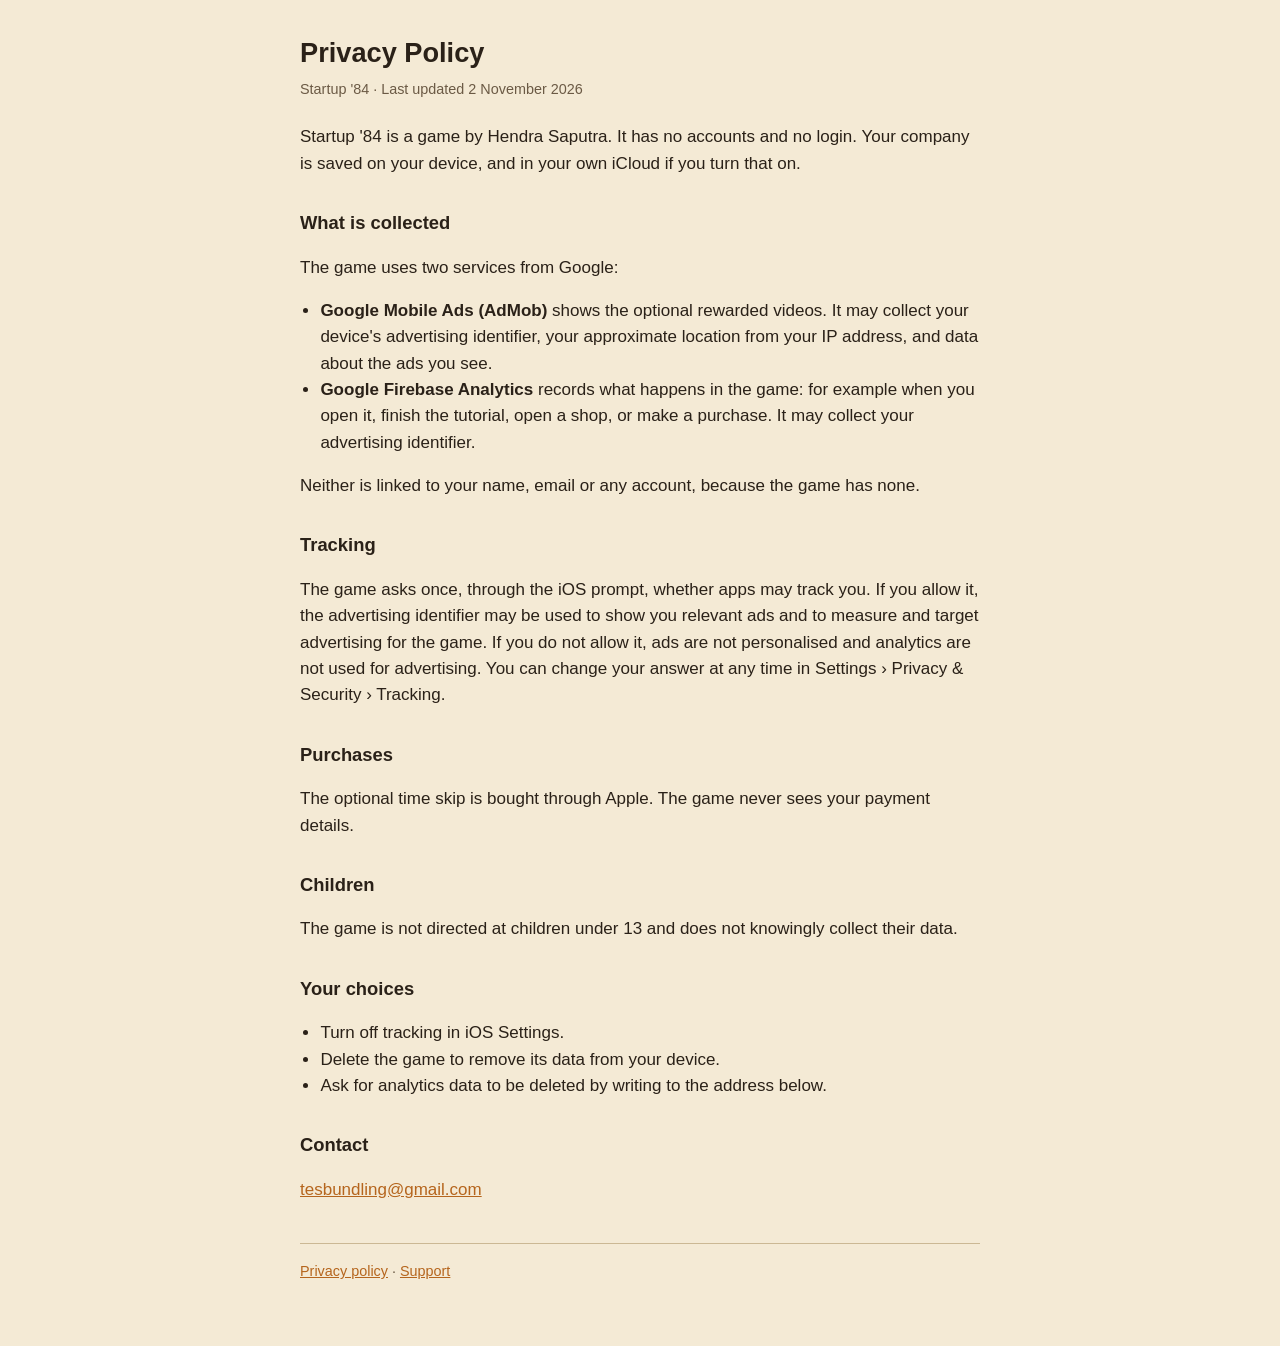
==== privacy/index.html @ 7e61719e "Startup '84: privacy policy and support pages" ====
<!doctype html>
<html lang="en"><head><meta charset="utf-8"><meta name="viewport" content="width=device-width, initial-scale=1">
<title>Privacy Policy — Startup '84</title><link rel="stylesheet" href="../style.css"></head>
<body><main>
<h1>Privacy Policy</h1>
<p class="meta">Startup '84 · Last updated 2 November 2026</p>
<p>Startup '84 is a game by Hendra Saputra. It has no accounts and no login. Your company is saved on your device, and in your own iCloud if you turn that on.</p>
<h2>What is collected</h2>
<p>The game uses two services from Google:</p>
<ul>
<li><strong>Google Mobile Ads (AdMob)</strong> shows the optional rewarded videos. It may collect your device's advertising identifier, your approximate location from your IP address, and data about the ads you see.</li>
<li><strong>Google Firebase Analytics</strong> records what happens in the game: for example when you open it, finish the tutorial, open a shop, or make a purchase. It may collect your advertising identifier.</li>
</ul>
<p>Neither is linked to your name, email or any account, because the game has none.</p>
<h2>Tracking</h2>
<p>The game asks once, through the iOS prompt, whether apps may track you. If you allow it, the advertising identifier may be used to show you relevant ads and to measure and target advertising for the game. If you do not allow it, ads are not personalised and analytics are not used for advertising. You can change your answer at any time in Settings › Privacy &amp; Security › Tracking.</p>
<h2>Purchases</h2>
<p>The optional time skip is bought through Apple. The game never sees your payment details.</p>
<h2>Children</h2>
<p>The game is not directed at children under 13 and does not knowingly collect their data.</p>
<h2>Your choices</h2>
<ul>
<li>Turn off tracking in iOS Settings.</li>
<li>Delete the game to remove its data from your device.</li>
<li>Ask for analytics data to be deleted by writing to the address below.</li>
</ul>
<h2>Contact</h2>
<p><a href="mailto:tesbundling@gmail.com">tesbundling@gmail.com</a></p>
<footer><a href="../privacy/">Privacy policy</a> · <a href="../support/">Support</a></footer>
</main></body></html>
---- style.css ----
:root { --bg: #f4ead5; --ink: #2a2118; --muted: #6b5a45; --rule: #cbb894; --accent: #b5651d; }
@media (prefers-color-scheme: dark) { :root { --bg: #1e1913; --ink: #efe4cf; --muted: #b8a68a; --rule: #4a3d2e; --accent: #e09a52; } }
body { background: var(--bg); color: var(--ink); font: 17px/1.55 -apple-system, BlinkMacSystemFont, "Segoe UI", sans-serif; margin: 0; }
main { max-width: 680px; margin: 0 auto; padding: 32px 16px 64px; }
h1 { font-size: 1.7rem; margin: 0 0 4px; } h2 { font-size: 1.15rem; margin: 32px 0 8px; }
.meta { color: var(--muted); font-size: .9rem; margin: 0 0 24px; }
a { color: var(--accent); } ul { padding-left: 1.2em; }
footer { border-top: 1px solid var(--rule); margin-top: 40px; padding-top: 16px; color: var(--muted); font-size: .9rem; }
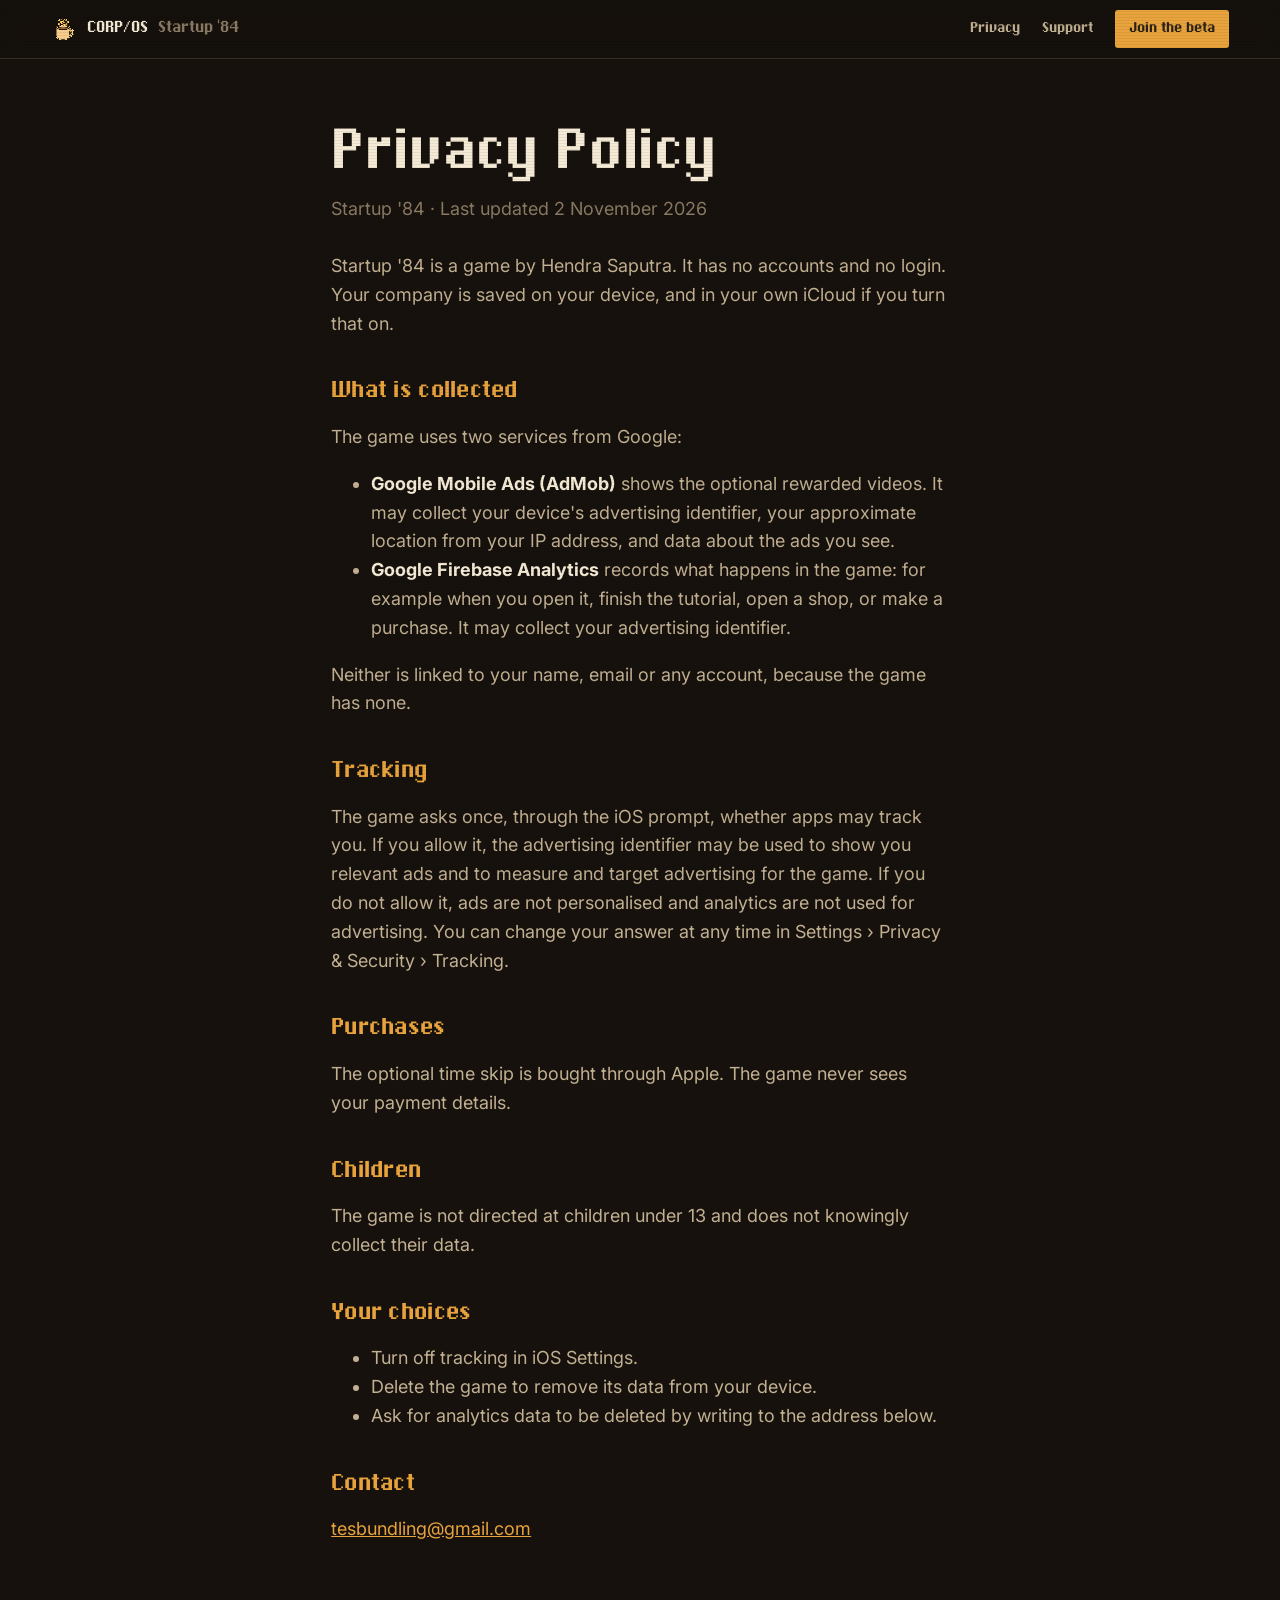
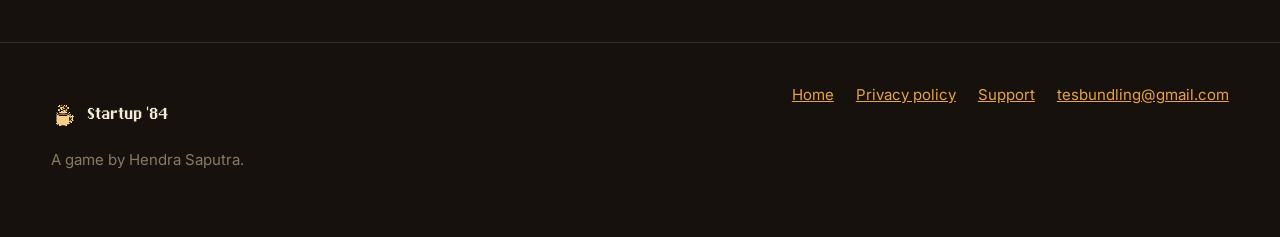
==== commit 78c15740: "Marketing site for startup84.hensap.id: a live isometric café on a three.js card, the cities as live" ====
--- a/privacy/index.html
+++ b/privacy/index.html
@@ -1,7 +1,16 @@
 <!doctype html>
 <html lang="en"><head><meta charset="utf-8"><meta name="viewport" content="width=device-width, initial-scale=1">
-<title>Privacy Policy — Startup '84</title><link rel="stylesheet" href="../style.css"></head>
-<body><main>
+<title>Privacy Policy — Startup '84</title>
+<meta name="theme-color" content="#16110c">
+<link rel="icon" href="../assets/art/icon_mug.png">
+<link href="https://fonts.googleapis.com/css2?family=Inter:wght@400;500;600;800&display=swap" rel="stylesheet">
+<link rel="stylesheet" href="../css/site.css"></head>
+<body>
+<header class="bar">
+  <a class="brand" href="../"><img src="../assets/art/icon_mug.png" alt=""> CORP/OS <span>Startup '84</span></a>
+  <nav><a href="../privacy/">Privacy</a><a href="../support/">Support</a><a class="pill" href="https://testflight.apple.com/join/jcys6CCG">Join the beta</a></nav>
+</header>
+<main class="doc">
 <h1>Privacy Policy</h1>
 <p class="meta">Startup '84 · Last updated 2 November 2026</p>
 <p>Startup '84 is a game by Hendra Saputra. It has no accounts and no login. Your company is saved on your device, and in your own iCloud if you turn that on.</p>
@@ -26,5 +35,9 @@
 </ul>
 <h2>Contact</h2>
 <p><a href="mailto:tesbundling@gmail.com">tesbundling@gmail.com</a></p>
-<footer><a href="../privacy/">Privacy policy</a> · <a href="../support/">Support</a></footer>
-</main></body></html>
+</main>
+<footer class="foot">
+  <div><p class="brand"><img src="../assets/art/icon_mug.png" alt=""> Startup '84</p><p>A game by Hendra Saputra.</p></div>
+  <nav><a href="../">Home</a><a href="../privacy/">Privacy policy</a><a href="../support/">Support</a><a href="mailto:tesbundling@gmail.com">tesbundling@gmail.com</a></nav>
+</footer>
+</body></html>
--- a/css/site.css
+++ b/css/site.css
@@ -0,0 +1,168 @@
+@font-face { font-family: Sysfont; src: url(../assets/fonts/sysfont.otf) format('opentype'); font-display: swap; }
+
+:root {
+  --bg: #16110c; --bg2: #1f1811; --panel: #2a2118; --ink: #f4ead5; --muted: #c2b092; --dim: #8a7a63;
+  --amber: #e8a33d; --rust: #b5651d; --green: #5fa04e; --paper: #e9d8b4; --paper-ink: #2a2118;
+  --pixel: Sysfont, ui-monospace, monospace;
+  --sans: Inter, -apple-system, BlinkMacSystemFont, "Segoe UI", sans-serif;
+  --gutter: clamp(16px, 4vw, 56px);
+}
+* { box-sizing: border-box; }
+html { scroll-behavior: smooth; }
+body { margin: 0; background: var(--bg); color: var(--ink); font: 400 18px/1.6 var(--sans); overflow-x: hidden; }
+/* A faint scanline and grain over everything, the screen the game runs on. */
+body::after { content: ""; position: fixed; inset: 0; pointer-events: none; z-index: 50; opacity: .06;
+  background: repeating-linear-gradient(0deg, #000 0 1px, transparent 1px 3px); }
+img { max-width: 100%; display: block; }
+a { color: var(--amber); }
+h1, h2, h3 { font-family: var(--pixel); font-weight: 400; letter-spacing: .01em; margin: 0; line-height: 1.02; }
+h2 { font-size: clamp(34px, 5vw, 64px); }
+h3 { font-size: 26px; }
+.kicker { font-family: var(--pixel); color: var(--amber); text-transform: uppercase; letter-spacing: .12em; font-size: 15px; margin: 0 0 14px; }
+
+/* The menu bar */
+.bar { position: fixed; top: 0; left: 0; right: 0; z-index: 40; display: flex; align-items: center; justify-content: space-between;
+  padding: 10px var(--gutter); background: rgba(22,17,12,.72); backdrop-filter: blur(10px); border-bottom: 1px solid #3a2e22; }
+.brand { display: flex; align-items: center; gap: 10px; font-family: var(--pixel); color: var(--ink); text-decoration: none; font-size: 18px; }
+.brand img { width: 26px; image-rendering: pixelated; }
+.brand span { color: var(--dim); }
+.bar nav { display: flex; gap: 22px; align-items: center; font-family: var(--pixel); font-size: 16px; }
+.bar nav a { color: var(--muted); text-decoration: none; }
+.bar nav a:hover { color: var(--ink); }
+.bar .pill { color: var(--paper-ink); background: var(--amber); padding: 6px 14px; border-radius: 3px; }
+.bar .pill:hover { color: var(--paper-ink); background: #f3b85a; }
+@media (max-width: 720px) { .bar nav a:not(.pill) { display: none; } .brand span { display: none; } }
+
+/* Buttons */
+.btn { display: inline-block; font-family: var(--pixel); font-size: 18px; text-decoration: none; color: var(--ink);
+  padding: 14px 22px; border: 2px solid #5a4632; border-radius: 4px; transition: transform .2s, background .2s, box-shadow .2s; }
+.btn:hover { transform: translateY(-2px); border-color: var(--amber); }
+.btn.primary { background: var(--amber); color: var(--paper-ink); border-color: var(--amber);
+  box-shadow: 0 6px 0 var(--rust), 0 14px 40px rgba(232,163,61,.25); }
+.btn.primary:hover { box-shadow: 0 8px 0 var(--rust), 0 18px 50px rgba(232,163,61,.35); }
+.btn.big { font-size: 22px; padding: 18px 30px; }
+
+/* Hero */
+.hero { min-height: 100svh; display: grid; grid-template-columns: minmax(0, 5fr) minmax(0, 7fr); align-items: center; gap: 24px;
+  padding: 90px var(--gutter) 40px;
+  background: radial-gradient(60% 70% at 70% 50%, rgba(232,163,61,.16), transparent 70%), radial-gradient(40% 40% at 10% 90%, rgba(181,101,29,.15), transparent 70%); }
+.hero h1 { font-size: clamp(52px, 7.6vw, 118px); margin: 0 0 22px; }
+.hero h1 em { font-style: normal; color: var(--amber); text-shadow: 0 0 28px rgba(232,163,61,.45); }
+.lede { font-size: clamp(18px, 1.5vw, 21px); color: var(--muted); max-width: 34em; margin: 0 0 30px; }
+.ctas { display: flex; gap: 14px; flex-wrap: wrap; }
+.fine { color: var(--dim); font-size: 15px; margin-top: 22px; }
+.stage { position: relative; height: min(78vh, 760px); min-height: 420px; }
+.stage canvas { width: 100%; height: 100%; display: block; opacity: 0; transition: opacity .8s; }
+.stage.ready canvas { opacity: 1; }
+.stage-fallback { position: absolute; inset: 0; display: grid; place-items: center; transition: opacity .6s; }
+.stage-fallback img { height: 100%; width: auto; object-fit: contain; border-radius: 28px; opacity: .9; }
+.stage.ready .stage-fallback { opacity: 0; pointer-events: none; }
+@media (max-width: 900px) {
+  .hero { grid-template-columns: 1fr; padding-top: 96px; }
+  .stage { height: 64vw; min-height: 300px; }
+}
+
+/* Headline ticker */
+.strip { overflow: hidden; border-block: 1px solid #3a2e22; background: var(--panel); padding: 12px 0; }
+.marquee { display: flex; gap: 48px; width: max-content; animation: slide 40s linear infinite; font-family: var(--pixel); color: var(--amber); font-size: 18px; }
+.marquee span::before { content: "▪ "; color: var(--rust); }
+@keyframes slide { to { transform: translateX(-50%); } }
+
+/* Sections */
+section { padding: clamp(80px, 12vw, 160px) var(--gutter); }
+.section-head { max-width: 760px; margin-bottom: 48px; }
+.section-head p:not(.kicker) { color: var(--muted); }
+
+/* A CORP/OS window */
+.pitch { display: grid; grid-template-columns: minmax(0, 1fr) minmax(0, 1fr); gap: clamp(32px, 6vw, 96px); align-items: center; }
+.pitch-copy p { color: var(--muted); font-size: 19px; }
+.pitch-copy h2 { margin-bottom: 22px; }
+.window { background: var(--paper); color: var(--paper-ink); border: 3px solid var(--paper-ink); box-shadow: 10px 10px 0 #0d0a07; transform: rotate(-1.5deg); }
+.titlebar { display: flex; align-items: center; gap: 10px; background: var(--paper-ink); color: var(--paper); font-family: var(--pixel); font-size: 15px; padding: 8px 12px; }
+.titlebar img { width: 20px; image-rendering: pixelated; }
+.titlebar i { margin-left: auto; width: 54px; height: 14px; background: repeating-linear-gradient(90deg, var(--paper) 0 14px, transparent 14px 20px); }
+.window-body { padding: 22px 24px 26px; font-family: var(--pixel); }
+.label { margin: 0; font-size: 16px; }
+.cash { margin: 4px 0 18px; font-size: clamp(30px, 4vw, 52px); color: #2f7a2a; font-variant-numeric: tabular-nums; }
+.stats { display: grid; grid-template-columns: repeat(3, 1fr); gap: 10px; font-size: 20px; }
+.stats span { display: block; font-size: 13px; opacity: .7; }
+@media (max-width: 900px) { .pitch { grid-template-columns: 1fr; } }
+
+/* Cities: a tall section whose row of rooms slides sideways while it is pinned */
+.cities { height: 360vh; padding: 0; position: relative; background: linear-gradient(var(--bg), var(--bg2) 20%, var(--bg2) 80%, var(--bg)); }
+.cities-sticky { position: sticky; top: 0; height: 100svh; display: flex; flex-direction: column; justify-content: center; padding: 70px 0 30px; overflow: hidden; }
+.cities .section-head { padding: 0 var(--gutter); margin-bottom: 28px; }
+.progress { height: 3px; background: #3a2e22; margin-top: 20px; max-width: 320px; }
+.progress i { display: block; height: 100%; background: var(--amber); transform-origin: left; transform: scaleX(0); }
+.track-wrap { overflow: visible; padding: 0 var(--gutter); }
+.track { display: flex; gap: 28px; width: max-content; will-change: transform; }
+.city { width: min(72vw, 620px, calc((100svh - 340px) * 4 / 3)); flex: none; background: var(--panel); border: 1px solid #3a2e22; border-radius: 6px; overflow: hidden;
+  transition: transform .4s, border-color .4s; }
+.city:hover { transform: translateY(-6px); border-color: var(--amber); }
+.city-view canvas { width: 100%; height: auto; image-rendering: pixelated; display: block; aspect-ratio: 4 / 3; }
+.city-text { padding: 18px 22px 22px; }
+.city-text h3 { font-size: 30px; margin: 6px 0 6px; }
+.city-text p { margin: 0; color: var(--muted); font-size: 16px; }
+.tag { font-family: var(--pixel); font-size: 13px; color: var(--paper-ink); background: var(--amber); padding: 3px 8px; border-radius: 2px; }
+
+/* Kinds */
+.kind-grid { display: grid; grid-template-columns: repeat(4, minmax(0, 1fr)); gap: 22px; }
+.kind { background: var(--panel); border: 1px solid #3a2e22; border-radius: 6px; padding: 22px; transition: transform .3s, border-color .3s; }
+.kind:hover { transform: translateY(-6px) rotate(-.6deg); border-color: var(--amber); }
+.kind img { height: 150px; width: 100%; object-fit: contain; margin-bottom: 16px; filter: drop-shadow(0 12px 18px rgba(0,0,0,.5)); }
+.kind p { color: var(--muted); font-size: 16px; margin: 10px 0 0; }
+@media (max-width: 1000px) { .kind-grid { grid-template-columns: repeat(2, minmax(0, 1fr)); } }
+@media (max-width: 560px) { .kind-grid { grid-template-columns: 1fr; } }
+
+/* A day */
+.steps { list-style: none; margin: 0; padding: 0; display: grid; grid-template-columns: repeat(4, minmax(0, 1fr)); gap: 22px; counter-reset: step; }
+.steps li { position: relative; padding: 26px 22px; border-top: 3px solid var(--amber); background: linear-gradient(var(--panel), transparent); }
+.steps li::before { counter-increment: step; content: "0" counter(step); position: absolute; top: 18px; right: 20px; font-family: var(--pixel); color: var(--dim); font-size: 22px; }
+.steps img { width: 56px; image-rendering: pixelated; margin-bottom: 14px; }
+.steps p { color: var(--muted); font-size: 16px; margin: 10px 0 0; }
+@media (max-width: 1000px) { .steps { grid-template-columns: repeat(2, minmax(0, 1fr)); } }
+@media (max-width: 560px) { .steps { grid-template-columns: 1fr; } }
+
+/* Phones */
+.phones { display: grid; grid-template-columns: repeat(4, minmax(0, 1fr)); gap: clamp(14px, 2vw, 28px); align-items: start; }
+.phone { margin: 0; padding: 10px; background: #0b0806; border-radius: 34px; box-shadow: 0 0 0 2px #3a2e22, 0 30px 60px rgba(0,0,0,.5); }
+.phone img { border-radius: 26px; }
+.phone:nth-child(even) { margin-top: 60px; }
+@media (max-width: 800px) { .phones { grid-template-columns: repeat(2, minmax(0, 1fr)); } .phone:nth-child(even) { margin-top: 30px; } }
+
+/* Final call */
+.final { text-align: center; background: radial-gradient(50% 60% at 50% 60%, rgba(232,163,61,.18), transparent 70%); }
+.final h2 { font-size: clamp(42px, 7vw, 96px); margin-bottom: 18px; }
+.final p { color: var(--muted); margin: 0 auto 34px; max-width: 34em; }
+
+/* Footer */
+.foot { display: grid; grid-template-columns: 1fr auto; gap: 18px 40px; padding: 40px var(--gutter) 50px; border-top: 1px solid #3a2e22; color: var(--dim); font-size: 15px; }
+.foot nav { display: flex; gap: 22px; flex-wrap: wrap; align-items: start; }
+.foot .credit { grid-column: 1 / -1; margin: 0; }
+@media (max-width: 720px) { .foot { grid-template-columns: 1fr; } }
+
+/* Things rising into view */
+.reveal { opacity: 0; transform: translateY(26px); transition: opacity .8s cubic-bezier(.2,.7,.2,1), transform .8s cubic-bezier(.2,.7,.2,1); }
+.reveal.in { opacity: 1; transform: none; }
+.hero .reveal:nth-child(2) { transition-delay: .08s; } .hero .reveal:nth-child(3) { transition-delay: .16s; }
+.hero .reveal:nth-child(4) { transition-delay: .24s; } .hero .reveal:nth-child(5) { transition-delay: .32s; }
+.steps .reveal:nth-child(2), .kind-grid .reveal:nth-child(2), .phones .reveal:nth-child(2) { transition-delay: .1s; }
+.steps .reveal:nth-child(3), .kind-grid .reveal:nth-child(3), .phones .reveal:nth-child(3) { transition-delay: .2s; }
+.steps .reveal:nth-child(4), .kind-grid .reveal:nth-child(4), .phones .reveal:nth-child(4) { transition-delay: .3s; }
+
+@media (prefers-reduced-motion: reduce) {
+  * { animation: none !important; transition: none !important; scroll-behavior: auto !important; }
+  .reveal { opacity: 1; transform: none; }
+  .cities { height: auto; }
+  .cities-sticky { position: static; height: auto; }
+  .track-wrap { overflow-x: auto; }
+  .track { transform: none !important; }
+}
+
+/* Plain pages: privacy, support */
+.doc { max-width: 720px; margin: 0 auto; padding: 120px var(--gutter) 80px; }
+.doc h1 { font-size: clamp(40px, 6vw, 64px); margin-bottom: 10px; }
+.doc h2 { font-size: 26px; margin: 40px 0 10px; color: var(--amber); }
+.doc .meta { color: var(--dim); margin: 0 0 28px; }
+.doc p, .doc li { color: var(--muted); }
+.doc strong { color: var(--ink); }
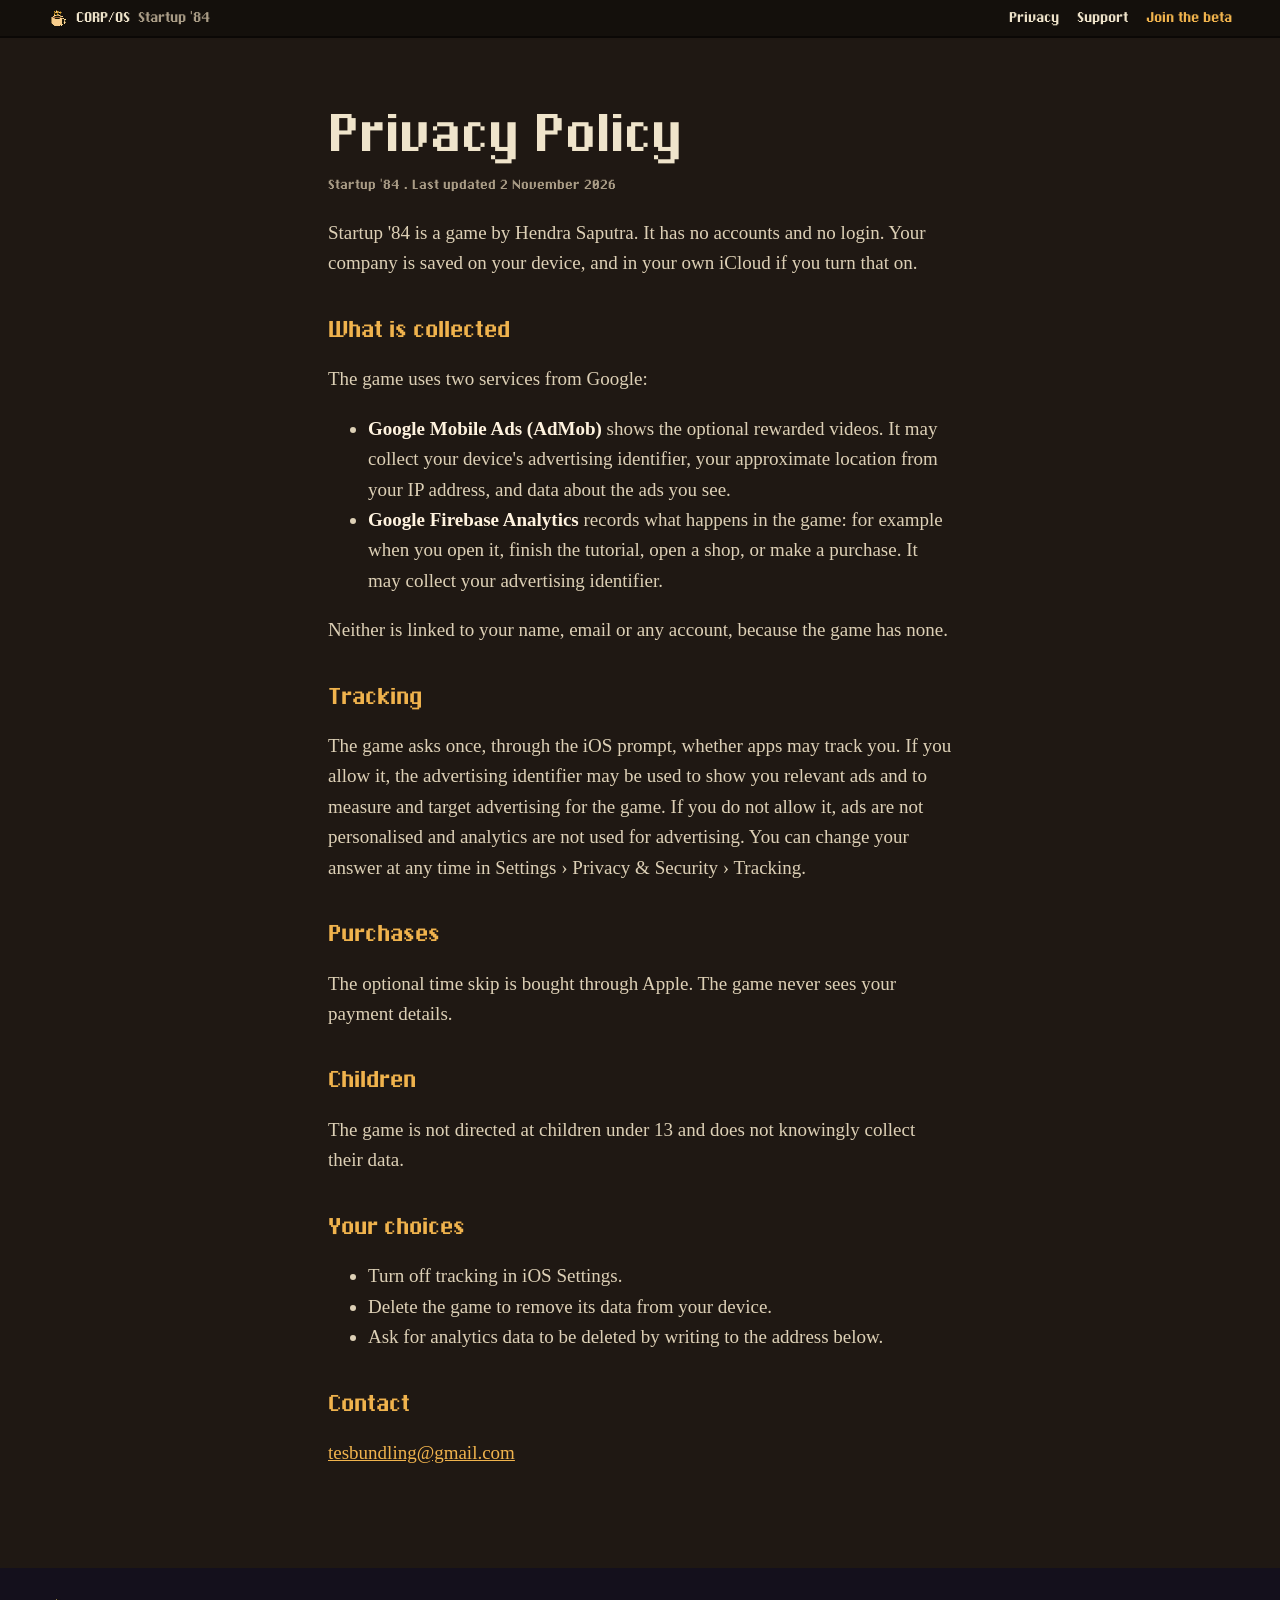
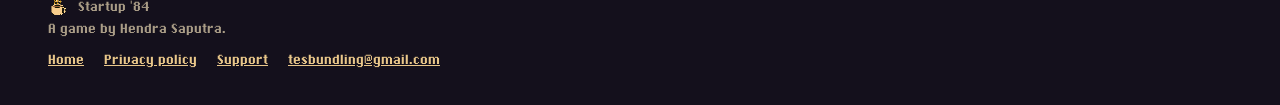
==== commit d388c6a0: "Redesign: the page is one business day. A three.js pixel sky runs from dawn to night as you scroll, " ====
--- a/privacy/index.html
+++ b/privacy/index.html
@@ -5,7 +5,7 @@
 <link rel="icon" href="../assets/art/icon_mug.png">
 <link href="https://fonts.googleapis.com/css2?family=Inter:wght@400;500;600;800&display=swap" rel="stylesheet">
 <link rel="stylesheet" href="../css/site.css"></head>
-<body>
+<body class="plain">
 <header class="bar">
   <a class="brand" href="../"><img src="../assets/art/icon_mug.png" alt=""> CORP/OS <span>Startup '84</span></a>
   <nav><a href="../privacy/">Privacy</a><a href="../support/">Support</a><a class="pill" href="https://testflight.apple.com/join/jcys6CCG">Join the beta</a></nav>
--- a/css/site.css
+++ b/css/site.css
@@ -1,168 +1,161 @@
 @font-face { font-family: Sysfont; src: url(../assets/fonts/sysfont.otf) format('opentype'); font-display: swap; }
 
 :root {
-  --bg: #16110c; --bg2: #1f1811; --panel: #2a2118; --ink: #f4ead5; --muted: #c2b092; --dim: #8a7a63;
-  --amber: #e8a33d; --rust: #b5651d; --green: #5fa04e; --paper: #e9d8b4; --paper-ink: #2a2118;
   --pixel: Sysfont, ui-monospace, monospace;
-  --sans: Inter, -apple-system, BlinkMacSystemFont, "Segoe UI", sans-serif;
-  --gutter: clamp(16px, 4vw, 56px);
+  --serif: "Libre Caslon Text", Georgia, serif;
+  --news: "Playfair Display", Georgia, serif;
+  --ink: #2b1d14;          /* by day: dark brown on the sky */
+  --ink-soft: #4a3526;
+  --glow: rgba(255, 238, 205, .55);
+  --paper: #efe4cb; --paper-ink: #1f1813;
+  --ribbon: #c8382e; --ribbon-dark: #8d2018;
+  --gutter: clamp(16px, 4vw, 48px);
 }
+body.night { --ink: #f6ead2; --ink-soft: #d8c7a6; --glow: rgba(10, 10, 30, .6); }
 * { box-sizing: border-box; }
 html { scroll-behavior: smooth; }
-body { margin: 0; background: var(--bg); color: var(--ink); font: 400 18px/1.6 var(--sans); overflow-x: hidden; }
-/* A faint scanline and grain over everything, the screen the game runs on. */
-body::after { content: ""; position: fixed; inset: 0; pointer-events: none; z-index: 50; opacity: .06;
-  background: repeating-linear-gradient(0deg, #000 0 1px, transparent 1px 3px); }
+body { margin: 0; color: var(--ink); background: #2b2340; font: 400 19px/1.6 var(--serif); overflow-x: hidden; transition: color .6s; }
+body.no-sky { background: linear-gradient(#8fa3c8, #f3c99a 60%, #6b4a32); }
 img { max-width: 100%; display: block; }
-a { color: var(--amber); }
-h1, h2, h3 { font-family: var(--pixel); font-weight: 400; letter-spacing: .01em; margin: 0; line-height: 1.02; }
-h2 { font-size: clamp(34px, 5vw, 64px); }
-h3 { font-size: 26px; }
-.kicker { font-family: var(--pixel); color: var(--amber); text-transform: uppercase; letter-spacing: .12em; font-size: 15px; margin: 0 0 14px; }
+a { color: inherit; }
 
-/* The menu bar */
-.bar { position: fixed; top: 0; left: 0; right: 0; z-index: 40; display: flex; align-items: center; justify-content: space-between;
-  padding: 10px var(--gutter); background: rgba(22,17,12,.72); backdrop-filter: blur(10px); border-bottom: 1px solid #3a2e22; }
-.brand { display: flex; align-items: center; gap: 10px; font-family: var(--pixel); color: var(--ink); text-decoration: none; font-size: 18px; }
-.brand img { width: 26px; image-rendering: pixelated; }
-.brand span { color: var(--dim); }
-.bar nav { display: flex; gap: 22px; align-items: center; font-family: var(--pixel); font-size: 16px; }
-.bar nav a { color: var(--muted); text-decoration: none; }
-.bar nav a:hover { color: var(--ink); }
-.bar .pill { color: var(--paper-ink); background: var(--amber); padding: 6px 14px; border-radius: 3px; }
-.bar .pill:hover { color: var(--paper-ink); background: #f3b85a; }
-@media (max-width: 720px) { .bar nav a:not(.pill) { display: none; } .brand span { display: none; } }
+#sky { position: fixed; inset: 0; width: 100vw; height: 100vh; image-rendering: pixelated; z-index: -1; display: block; }
 
-/* Buttons */
-.btn { display: inline-block; font-family: var(--pixel); font-size: 18px; text-decoration: none; color: var(--ink);
-  padding: 14px 22px; border: 2px solid #5a4632; border-radius: 4px; transition: transform .2s, background .2s, box-shadow .2s; }
-.btn:hover { transform: translateY(-2px); border-color: var(--amber); }
-.btn.primary { background: var(--amber); color: var(--paper-ink); border-color: var(--amber);
-  box-shadow: 0 6px 0 var(--rust), 0 14px 40px rgba(232,163,61,.25); }
-.btn.primary:hover { box-shadow: 0 8px 0 var(--rust), 0 18px 50px rgba(232,163,61,.35); }
-.btn.big { font-size: 22px; padding: 18px 30px; }
+/* The CORP/OS menu bar, as in the game */
+.menubar { position: fixed; top: 0; left: 0; right: 0; z-index: 10; display: flex; align-items: center; gap: 24px;
+  height: 36px; padding: 0 var(--gutter); background: #1f1813; color: #efe4cb; font: 16px/1 var(--pixel);
+  box-shadow: 0 2px 0 #0b0806; }
+.menubar a { text-decoration: none; }
+.menu-brand { display: flex; align-items: center; gap: 8px; }
+.menu-brand img { width: 20px; image-rendering: pixelated; }
+.menubar nav { display: flex; gap: 20px; color: #cdbb98; }
+.menubar nav a:hover { color: #fff; }
+.menu-right { margin-left: auto; display: flex; gap: 20px; align-items: center; }
+.menu-right a { color: #f0b34d; }
+#clock { min-width: 5ch; text-align: right; font-variant-numeric: tabular-nums; }
+@media (max-width: 640px) { .menubar nav { display: none; } }
 
-/* Hero */
-.hero { min-height: 100svh; display: grid; grid-template-columns: minmax(0, 5fr) minmax(0, 7fr); align-items: center; gap: 24px;
-  padding: 90px var(--gutter) 40px;
-  background: radial-gradient(60% 70% at 70% 50%, rgba(232,163,61,.16), transparent 70%), radial-gradient(40% 40% at 10% 90%, rgba(181,101,29,.15), transparent 70%); }
-.hero h1 { font-size: clamp(52px, 7.6vw, 118px); margin: 0 0 22px; }
-.hero h1 em { font-style: normal; color: var(--amber); text-shadow: 0 0 28px rgba(232,163,61,.45); }
-.lede { font-size: clamp(18px, 1.5vw, 21px); color: var(--muted); max-width: 34em; margin: 0 0 30px; }
-.ctas { display: flex; gap: 14px; flex-wrap: wrap; }
-.fine { color: var(--dim); font-size: 15px; margin-top: 22px; }
-.stage { position: relative; height: min(78vh, 760px); min-height: 420px; }
-.stage canvas { width: 100%; height: 100%; display: block; opacity: 0; transition: opacity .8s; }
-.stage.ready canvas { opacity: 1; }
-.stage-fallback { position: absolute; inset: 0; display: grid; place-items: center; transition: opacity .6s; }
-.stage-fallback img { height: 100%; width: auto; object-fit: contain; border-radius: 28px; opacity: .9; }
-.stage.ready .stage-fallback { opacity: 0; pointer-events: none; }
-@media (max-width: 900px) {
-  .hero { grid-template-columns: 1fr; padding-top: 96px; }
-  .stage { height: 64vw; min-height: 300px; }
-}
+/* Shared */
+section { position: relative; padding: 0 var(--gutter); }
+.say { font: italic 400 clamp(26px, 3.4vw, 44px)/1.25 var(--serif); margin: 0 auto; max-width: 22em; text-align: center;
+  text-shadow: 0 1px 0 var(--glow), 0 0 22px var(--glow); }
+.hour { font: clamp(40px, 6vw, 72px)/1 var(--pixel); text-align: center; margin: 0 0 18px; letter-spacing: .04em;
+  color: var(--ink); text-shadow: 3px 3px 0 var(--glow); }
+.small { font: 15px/1.4 var(--pixel); text-align: center; color: var(--ink-soft); margin: 18px 0 0; letter-spacing: .03em; }
 
-/* Headline ticker */
-.strip { overflow: hidden; border-block: 1px solid #3a2e22; background: var(--panel); padding: 12px 0; }
-.marquee { display: flex; gap: 48px; width: max-content; animation: slide 40s linear infinite; font-family: var(--pixel); color: var(--amber); font-size: 18px; }
-.marquee span::before { content: "▪ "; color: var(--rust); }
-@keyframes slide { to { transform: translateX(-50%); } }
+/* A ribbon, cut for a grand opening */
+.ribbon { position: relative; display: inline-block; margin: 34px auto 0; padding: 16px 54px; text-decoration: none;
+  font: 22px/1 var(--pixel); color: #fff3df; background: var(--ribbon); letter-spacing: .04em;
+  clip-path: polygon(0 0, 100% 0, calc(100% - 18px) 50%, 100% 100%, 0 100%, 18px 50%);
+  box-shadow: inset 0 -6px 0 var(--ribbon-dark), inset 0 4px 0 #e2574b; transition: transform .25s steps(3); }
+.ribbon span { position: relative; top: -2px; }
+.ribbon:hover { transform: translateY(-3px) rotate(-1deg); }
+.open .ribbon, .night-end .ribbon { display: table; }
 
-/* Sections */
-section { padding: clamp(80px, 12vw, 160px) var(--gutter); }
-.section-head { max-width: 760px; margin-bottom: 48px; }
-.section-head p:not(.kicker) { color: var(--muted); }
+/* 06:00 */
+.open { min-height: 100svh; display: flex; flex-direction: column; align-items: center; justify-content: flex-start;
+  padding-top: max(11vh, 64px); text-align: center; }
+.open h1 { margin: 0 0 26px; }
+.logo { width: min(86vw, 736px); height: auto; image-rendering: pixelated; filter: drop-shadow(0 6px 0 rgba(43, 29, 20, .25));
+  animation: settle 1.2s steps(6) both; }
+@keyframes settle { from { transform: translateY(-24px); opacity: 0; } to { transform: none; opacity: 1; } }
+.cue { margin-top: auto; padding-bottom: 28px; font: 15px var(--pixel); color: var(--ink-soft); animation: blink 1.2s steps(2) infinite; }
+@keyframes blink { 50% { opacity: .2; } }
 
-/* A CORP/OS window */
-.pitch { display: grid; grid-template-columns: minmax(0, 1fr) minmax(0, 1fr); gap: clamp(32px, 6vw, 96px); align-items: center; }
-.pitch-copy p { color: var(--muted); font-size: 19px; }
-.pitch-copy h2 { margin-bottom: 22px; }
-.window { background: var(--paper); color: var(--paper-ink); border: 3px solid var(--paper-ink); box-shadow: 10px 10px 0 #0d0a07; transform: rotate(-1.5deg); }
-.titlebar { display: flex; align-items: center; gap: 10px; background: var(--paper-ink); color: var(--paper); font-family: var(--pixel); font-size: 15px; padding: 8px 12px; }
-.titlebar img { width: 20px; image-rendering: pixelated; }
-.titlebar i { margin-left: auto; width: 54px; height: 14px; background: repeating-linear-gradient(90deg, var(--paper) 0 14px, transparent 14px 20px); }
-.window-body { padding: 22px 24px 26px; font-family: var(--pixel); }
-.label { margin: 0; font-size: 16px; }
-.cash { margin: 4px 0 18px; font-size: clamp(30px, 4vw, 52px); color: #2f7a2a; font-variant-numeric: tabular-nums; }
-.stats { display: grid; grid-template-columns: repeat(3, 1fr); gap: 10px; font-size: 20px; }
-.stats span { display: block; font-size: 13px; opacity: .7; }
-@media (max-width: 900px) { .pitch { grid-template-columns: 1fr; } }
+/* 09:00 — the café */
+.morning { padding-top: 22vh; padding-bottom: 12vh; }
+.cafe { position: relative; margin: 48px auto 0; width: min(100%, 1280px); }
+.cafe canvas { width: 100%; height: auto; image-rendering: pixelated; display: block;
+  filter: drop-shadow(0 26px 22px rgba(31, 24, 19, .45)); }
+.tag { position: absolute; transform: translate(-50%, -100%); font: 15px/1.15 var(--pixel); color: #1f1813; white-space: nowrap;
+  background: #efe4cb; border: 2px solid #1f1813; padding: 5px 8px 6px; box-shadow: 3px 3px 0 #1f1813; }
+.tag::after { content: ""; position: absolute; left: 50%; top: 100%; width: 2px; height: 22px; background: #1f1813; }
+.tag i { display: block; font-style: normal; font-size: 12px; color: #6b5440; margin-top: 2px; }
+.tag { margin-top: -22px; }
+@media (max-width: 760px) { .tag i { display: none; } .tag { font-size: 11px; padding: 3px 5px; } }
+/* The game's dialog box */
+.dialog { max-width: 620px; margin: 40px auto 0; background: #efe4cb; color: #1f1813; border: 3px solid #1f1813;
+  box-shadow: 6px 6px 0 #1f1813; }
+.dialog-title { display: flex; align-items: center; gap: 8px; margin: 0; padding: 6px 12px; background: #1f1813; color: #efe4cb; font: 15px var(--pixel); letter-spacing: .06em; }
+.dialog-title img { width: 22px; image-rendering: pixelated; }
+.dialog p:not(.dialog-title) { margin: 0; padding: 16px 20px 18px; font-size: 18px; line-height: 1.55; }
 
-/* Cities: a tall section whose row of rooms slides sideways while it is pinned */
-.cities { height: 360vh; padding: 0; position: relative; background: linear-gradient(var(--bg), var(--bg2) 20%, var(--bg2) 80%, var(--bg)); }
-.cities-sticky { position: sticky; top: 0; height: 100svh; display: flex; flex-direction: column; justify-content: center; padding: 70px 0 30px; overflow: hidden; }
-.cities .section-head { padding: 0 var(--gutter); margin-bottom: 28px; }
-.progress { height: 3px; background: #3a2e22; margin-top: 20px; max-width: 320px; }
-.progress i { display: block; height: 100%; background: var(--amber); transform-origin: left; transform: scaleX(0); }
-.track-wrap { overflow: visible; padding: 0 var(--gutter); }
-.track { display: flex; gap: 28px; width: max-content; will-change: transform; }
-.city { width: min(72vw, 620px, calc((100svh - 340px) * 4 / 3)); flex: none; background: var(--panel); border: 1px solid #3a2e22; border-radius: 6px; overflow: hidden;
-  transition: transform .4s, border-color .4s; }
-.city:hover { transform: translateY(-6px); border-color: var(--amber); }
-.city-view canvas { width: 100%; height: auto; image-rendering: pixelated; display: block; aspect-ratio: 4 / 3; }
-.city-text { padding: 18px 22px 22px; }
-.city-text h3 { font-size: 30px; margin: 6px 0 6px; }
-.city-text p { margin: 0; color: var(--muted); font-size: 16px; }
-.tag { font-family: var(--pixel); font-size: 13px; color: var(--paper-ink); background: var(--amber); padding: 3px 8px; border-radius: 2px; }
+/* 13:00 — postcards */
+.noon { padding-top: 18vh; padding-bottom: 16vh; }
+.postcards { display: flex; flex-wrap: wrap; justify-content: center; gap: 26px 20px; margin: 56px auto 0; max-width: 1260px; }
+.card { width: min(280px, 44vw); margin: 0; background: #f7eedb; padding: 10px 10px 14px; transform: rotate(var(--r));
+  box-shadow: 0 2px 0 #cbb994, 0 16px 30px rgba(31, 24, 19, .35); transition: transform .35s; }
+.card:hover { transform: rotate(0) translateY(-8px) scale(1.04); z-index: 2; }
+.card img { aspect-ratio: 3 / 2; object-fit: cover; image-rendering: auto; }
+.card figcaption { font: 20px/1.1 var(--pixel); color: #2b1d14; margin-top: 10px; display: flex; justify-content: space-between; align-items: baseline; gap: 8px; }
+.card figcaption b { font: italic 400 13px var(--serif); color: #6b5440; text-align: right; }
 
-/* Kinds */
-.kind-grid { display: grid; grid-template-columns: repeat(4, minmax(0, 1fr)); gap: 22px; }
-.kind { background: var(--panel); border: 1px solid #3a2e22; border-radius: 6px; padding: 22px; transition: transform .3s, border-color .3s; }
-.kind:hover { transform: translateY(-6px) rotate(-.6deg); border-color: var(--amber); }
-.kind img { height: 150px; width: 100%; object-fit: contain; margin-bottom: 16px; filter: drop-shadow(0 12px 18px rgba(0,0,0,.5)); }
-.kind p { color: var(--muted); font-size: 16px; margin: 10px 0 0; }
-@media (max-width: 1000px) { .kind-grid { grid-template-columns: repeat(2, minmax(0, 1fr)); } }
-@media (max-width: 560px) { .kind-grid { grid-template-columns: 1fr; } }
+/* 18:00 — the newspaper */
+.evening { padding-top: 18vh; padding-bottom: 16vh; }
+.paper { max-width: 1040px; margin: 56px auto 0; background: var(--paper); color: var(--paper-ink); padding: clamp(18px, 4vw, 44px);
+  transform: rotate(-1deg); box-shadow: 0 30px 60px rgba(0, 0, 0, .45);
+  background-image: radial-gradient(rgba(60, 40, 20, .06) 1px, transparent 1px); background-size: 3px 3px; }
+.masthead { text-align: center; border-bottom: 4px double var(--paper-ink); padding-bottom: 10px; margin-bottom: 22px; }
+.masthead h3 { font: 900 clamp(46px, 8vw, 104px)/.95 var(--news); margin: 6px 0 10px; letter-spacing: -.01em; }
+.edition { display: flex; justify-content: space-between; gap: 12px; flex-wrap: wrap; margin: 0; font: 13px var(--pixel); letter-spacing: .06em; text-transform: uppercase; }
+.edition.rule { border-top: 1px solid var(--paper-ink); padding-top: 8px; }
+.lead h4 { font: 800 clamp(30px, 4.6vw, 54px)/1.02 var(--news); margin: 0 0 10px; text-align: center; }
+.lead-grid { display: grid; grid-template-columns: 1.35fr 1fr; gap: 24px; align-items: start; margin-bottom: 20px; border-bottom: 1px solid rgba(31,24,19,.35); padding-bottom: 18px; }
+.dek { font: italic 400 21px/1.35 var(--serif); margin: 0 0 12px; }
+.story { margin: 0; font-size: 16px; line-height: 1.55; text-align: justify; hyphens: auto; }
+.story::first-letter { float: left; font: 900 52px/.8 var(--news); padding: 6px 6px 0 0; }
+@media (max-width: 720px) { .lead-grid { grid-template-columns: 1fr; } }
+.photo { margin: 0; }
+.photo img { width: 100%; filter: grayscale(1) contrast(1.25) brightness(1.05); mix-blend-mode: multiply; }
+.photo { position: relative; }
+.photo::after { content: ""; position: absolute; inset: 0 0 26px; pointer-events: none;
+  background: radial-gradient(rgba(31, 24, 19, .35) 35%, transparent 36%); background-size: 4px 4px; mix-blend-mode: multiply; }
+.photo figcaption { font: italic 14px var(--serif); margin-top: 6px; }
+.columns { columns: 3 220px; column-gap: 28px; column-rule: 1px solid rgba(31, 24, 19, .35); }
+.columns section { break-inside: avoid; padding: 0 0 16px; }
+.columns h5 { font: 800 21px/1.15 var(--news); margin: 0 0 6px; }
+.columns p { margin: 0; font-size: 16px; line-height: 1.5; text-align: justify; hyphens: auto; }
+.columns .ad p { border: 2px solid var(--paper-ink); padding: 12px; text-align: center; font: 14px/1.5 var(--pixel); }
+.columns .ad b { font: 900 26px var(--news); }
 
-/* A day */
-.steps { list-style: none; margin: 0; padding: 0; display: grid; grid-template-columns: repeat(4, minmax(0, 1fr)); gap: 22px; counter-reset: step; }
-.steps li { position: relative; padding: 26px 22px; border-top: 3px solid var(--amber); background: linear-gradient(var(--panel), transparent); }
-.steps li::before { counter-increment: step; content: "0" counter(step); position: absolute; top: 18px; right: 20px; font-family: var(--pixel); color: var(--dim); font-size: 22px; }
-.steps img { width: 56px; image-rendering: pixelated; margin-bottom: 14px; }
-.steps p { color: var(--muted); font-size: 16px; margin: 10px 0 0; }
-@media (max-width: 1000px) { .steps { grid-template-columns: repeat(2, minmax(0, 1fr)); } }
-@media (max-width: 560px) { .steps { grid-template-columns: 1fr; } }
+/* 22:00 */
+.night-end { min-height: 100svh; padding-top: 22vh; padding-bottom: 14vh; text-align: center; }
 
-/* Phones */
-.phones { display: grid; grid-template-columns: repeat(4, minmax(0, 1fr)); gap: clamp(14px, 2vw, 28px); align-items: start; }
-.phone { margin: 0; padding: 10px; background: #0b0806; border-radius: 34px; box-shadow: 0 0 0 2px #3a2e22, 0 30px 60px rgba(0,0,0,.5); }
-.phone img { border-radius: 26px; }
-.phone:nth-child(even) { margin-top: 60px; }
-@media (max-width: 800px) { .phones { grid-template-columns: repeat(2, minmax(0, 1fr)); } .phone:nth-child(even) { margin-top: 30px; } }
+/* Footer, on the street at night */
+.foot { padding: 28px var(--gutter) 34px; background: #14101c; color: #a99c86; font: 15px/1.5 var(--pixel); display: grid; gap: 8px; }
+.foot p { margin: 0; display: flex; align-items: center; gap: 10px; }
+.foot img { width: 20px; image-rendering: pixelated; }
+.foot nav { display: flex; gap: 20px; flex-wrap: wrap; }
+.foot a { color: #e9c78a; }
+.foot .credit { font: 13px var(--serif); color: #7e7363; }
 
-/* Final call */
-.final { text-align: center; background: radial-gradient(50% 60% at 50% 60%, rgba(232,163,61,.18), transparent 70%); }
-.final h2 { font-size: clamp(42px, 7vw, 96px); margin-bottom: 18px; }
-.final p { color: var(--muted); margin: 0 auto 34px; max-width: 34em; }
-
-/* Footer */
-.foot { display: grid; grid-template-columns: 1fr auto; gap: 18px 40px; padding: 40px var(--gutter) 50px; border-top: 1px solid #3a2e22; color: var(--dim); font-size: 15px; }
-.foot nav { display: flex; gap: 22px; flex-wrap: wrap; align-items: start; }
-.foot .credit { grid-column: 1 / -1; margin: 0; }
-@media (max-width: 720px) { .foot { grid-template-columns: 1fr; } }
-
-/* Things rising into view */
-.reveal { opacity: 0; transform: translateY(26px); transition: opacity .8s cubic-bezier(.2,.7,.2,1), transform .8s cubic-bezier(.2,.7,.2,1); }
+/* Reveal: things settle into place in a few steps, the way pixels move */
+.reveal { opacity: 0; transform: translateY(24px); transition: opacity .7s, transform .7s steps(5); }
 .reveal.in { opacity: 1; transform: none; }
-.hero .reveal:nth-child(2) { transition-delay: .08s; } .hero .reveal:nth-child(3) { transition-delay: .16s; }
-.hero .reveal:nth-child(4) { transition-delay: .24s; } .hero .reveal:nth-child(5) { transition-delay: .32s; }
-.steps .reveal:nth-child(2), .kind-grid .reveal:nth-child(2), .phones .reveal:nth-child(2) { transition-delay: .1s; }
-.steps .reveal:nth-child(3), .kind-grid .reveal:nth-child(3), .phones .reveal:nth-child(3) { transition-delay: .2s; }
-.steps .reveal:nth-child(4), .kind-grid .reveal:nth-child(4), .phones .reveal:nth-child(4) { transition-delay: .3s; }
+.card.reveal { transform: rotate(var(--r)) translateY(40px); }
+.card.reveal.in { transform: rotate(var(--r)); }
+.paper.reveal { transform: rotate(-1deg) translateY(40px); }
+.paper.reveal.in { transform: rotate(-1deg); }
+.postcards .card:nth-child(2n) { transition-delay: .08s; } .postcards .card:nth-child(3n) { transition-delay: .16s; }
 
 @media (prefers-reduced-motion: reduce) {
-  * { animation: none !important; transition: none !important; scroll-behavior: auto !important; }
-  .reveal { opacity: 1; transform: none; }
-  .cities { height: auto; }
-  .cities-sticky { position: static; height: auto; }
-  .track-wrap { overflow-x: auto; }
-  .track { transform: none !important; }
+  *, *::before, *::after { animation: none !important; transition: none !important; scroll-behavior: auto !important; }
+  .reveal, .card.reveal, .paper.reveal { opacity: 1; }
+  .card.reveal { transform: rotate(var(--r)); } .paper.reveal { transform: rotate(-1deg); }
 }
 
 /* Plain pages: privacy, support */
-.doc { max-width: 720px; margin: 0 auto; padding: 120px var(--gutter) 80px; }
-.doc h1 { font-size: clamp(40px, 6vw, 64px); margin-bottom: 10px; }
-.doc h2 { font-size: 26px; margin: 40px 0 10px; color: var(--amber); }
-.doc .meta { color: var(--dim); margin: 0 0 28px; }
-.doc p, .doc li { color: var(--muted); }
-.doc strong { color: var(--ink); }
+body.plain { background: #1f1813; color: #efe4cb; }
+.bar { position: sticky; top: 0; z-index: 10; display: flex; align-items: center; justify-content: space-between; height: 36px;
+  padding: 0 var(--gutter); background: #14100c; font: 16px/1 var(--pixel); box-shadow: 0 2px 0 #0b0806; }
+.bar a { text-decoration: none; color: #efe4cb; }
+.bar nav { display: flex; gap: 18px; } .bar .pill { color: #f0b34d; }
+.brand { display: flex; align-items: center; gap: 8px; } .brand img { width: 20px; image-rendering: pixelated; } .brand span { color: #a99c86; }
+.doc { max-width: 720px; margin: 0 auto; padding: 70px var(--gutter) 80px; }
+.doc h1 { font: clamp(40px, 6vw, 60px)/1 var(--pixel); margin: 0 0 12px; }
+.doc h2 { font: 26px/1.1 var(--pixel); margin: 38px 0 10px; color: #f0b34d; }
+.doc .meta { font: 15px var(--pixel); color: #a99c86; margin: 0 0 26px; }
+.doc p, .doc li { color: #ddd0b6; }
+.doc strong { color: #fff3df; }
+.doc a { color: #f0b34d; }
+@media (max-width: 600px) { .tag { display: none; } }
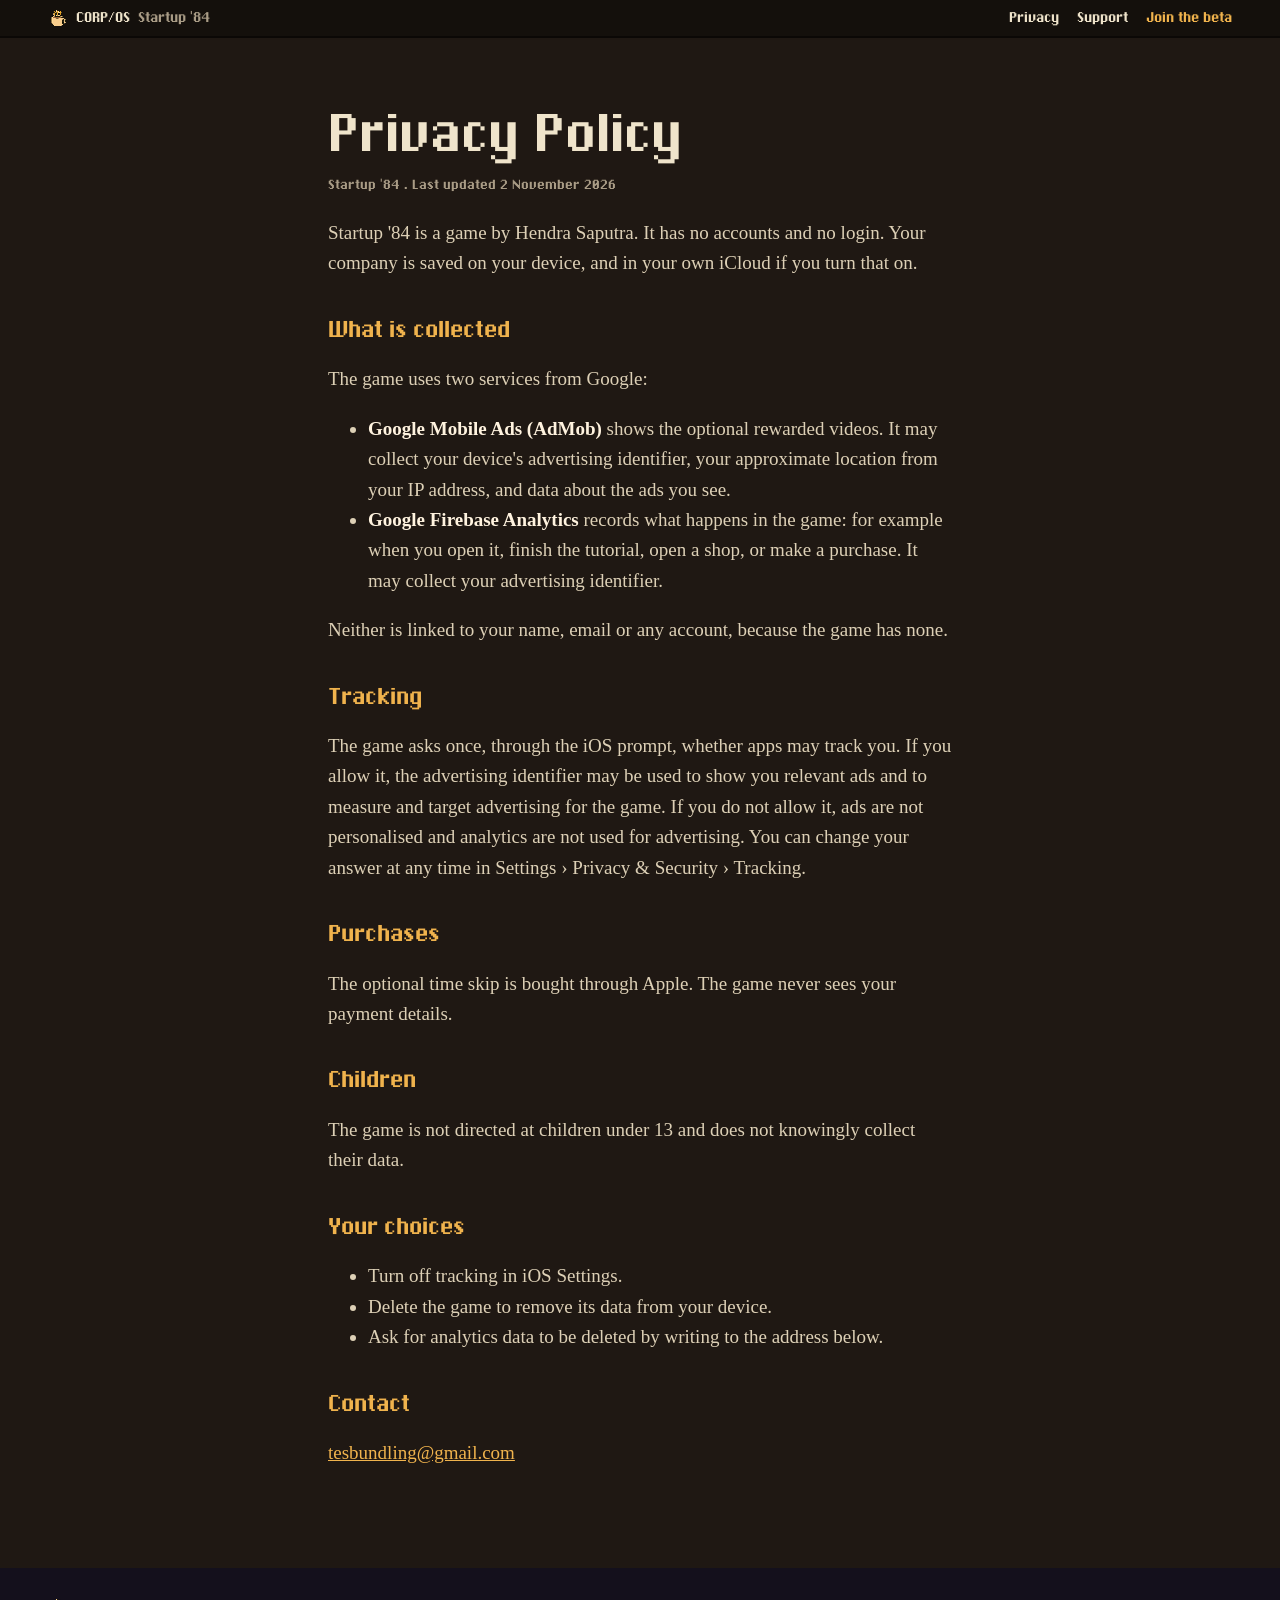
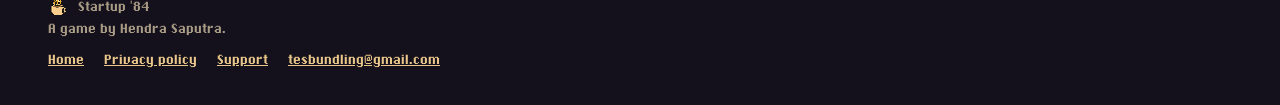
==== commit 1cf6250a: "Copy rewritten in a plain, story-led voice (it's 1984 and you've just signed a lease); faster load: " ====
--- a/privacy/index.html
+++ b/privacy/index.html
@@ -2,12 +2,12 @@
 <html lang="en"><head><meta charset="utf-8"><meta name="viewport" content="width=device-width, initial-scale=1">
 <title>Privacy Policy — Startup '84</title>
 <meta name="theme-color" content="#16110c">
-<link rel="icon" href="../assets/art/icon_mug.png">
+<link rel="icon" href="../assets/art/favicon.png">
 <link href="https://fonts.googleapis.com/css2?family=Inter:wght@400;500;600;800&display=swap" rel="stylesheet">
-<link rel="stylesheet" href="../css/site.css"></head>
+<link rel="stylesheet" href="../css/site.css?v=4"></head>
 <body class="plain">
 <header class="bar">
-  <a class="brand" href="../"><img src="../assets/art/icon_mug.png" alt=""> CORP/OS <span>Startup '84</span></a>
+  <a class="brand" href="../"><img src="../assets/art/icon_mug_48.png" alt=""> CORP/OS <span>Startup '84</span></a>
   <nav><a href="../privacy/">Privacy</a><a href="../support/">Support</a><a class="pill" href="https://testflight.apple.com/join/jcys6CCG">Join the beta</a></nav>
 </header>
 <main class="doc">
@@ -37,7 +37,7 @@
 <p><a href="mailto:tesbundling@gmail.com">tesbundling@gmail.com</a></p>
 </main>
 <footer class="foot">
-  <div><p class="brand"><img src="../assets/art/icon_mug.png" alt=""> Startup '84</p><p>A game by Hendra Saputra.</p></div>
+  <div><p class="brand"><img src="../assets/art/icon_mug_48.png" alt=""> Startup '84</p><p>A game by Hendra Saputra.</p></div>
   <nav><a href="../">Home</a><a href="../privacy/">Privacy policy</a><a href="../support/">Support</a><a href="mailto:tesbundling@gmail.com">tesbundling@gmail.com</a></nav>
 </footer>
 </body></html>
--- a/css/site.css
+++ b/css/site.css
@@ -4,14 +4,16 @@
   --pixel: Sysfont, ui-monospace, monospace;
   --serif: "Libre Caslon Text", Georgia, serif;
   --news: "Playfair Display", Georgia, serif;
+  --sans: "Bricolage Grotesque", system-ui, sans-serif;
   --ink: #2b1d14;          /* by day: dark brown on the sky */
   --ink-soft: #4a3526;
   --glow: rgba(255, 238, 205, .55);
+  --halo: rgba(255, 240, 214, .75);
   --paper: #efe4cb; --paper-ink: #1f1813;
   --ribbon: #c8382e; --ribbon-dark: #8d2018;
   --gutter: clamp(16px, 4vw, 48px);
 }
-body.night { --ink: #f6ead2; --ink-soft: #d8c7a6; --glow: rgba(10, 10, 30, .6); }
+body.night { --ink: #f6ead2; --ink-soft: #d8c7a6; --glow: rgba(10, 10, 30, .6); --halo: rgba(14, 12, 30, .8); }
 * { box-sizing: border-box; }
 html { scroll-behavior: smooth; }
 body { margin: 0; color: var(--ink); background: #2b2340; font: 400 19px/1.6 var(--serif); overflow-x: hidden; transition: color .6s; }
@@ -32,16 +34,25 @@
 .menubar nav a:hover { color: #fff; }
 .menu-right { margin-left: auto; display: flex; gap: 20px; align-items: center; }
 .menu-right a { color: #f0b34d; }
+.music { font: 16px var(--pixel); color: #cdbb98; background: none; border: 0; padding: 0; cursor: pointer; }
+.music[aria-pressed="true"] { color: #7ccf6a; }
+@media (max-width: 480px) { .music span { display: none; } }
 #clock { min-width: 5ch; text-align: right; font-variant-numeric: tabular-nums; }
 @media (max-width: 640px) { .menubar nav { display: none; } }
 
 /* Shared */
 section { position: relative; padding: 0 var(--gutter); }
-.say { font: italic 400 clamp(26px, 3.4vw, 44px)/1.25 var(--serif); margin: 0 auto; max-width: 22em; text-align: center;
-  text-shadow: 0 1px 0 var(--glow), 0 0 22px var(--glow); }
-.hour { font: clamp(40px, 6vw, 72px)/1 var(--pixel); text-align: center; margin: 0 0 18px; letter-spacing: .04em;
-  color: var(--ink); text-shadow: 3px 3px 0 var(--glow); }
-.small { font: 15px/1.4 var(--pixel); text-align: center; color: var(--ink-soft); margin: 18px 0 0; letter-spacing: .03em; }
+.say { font: 650 clamp(26px, 3.4vw, 46px)/1.18 var(--sans); font-optical-sizing: auto; letter-spacing: -.01em;
+  margin: 0 auto; max-width: 22em; text-align: center;
+  /* A thin outline in the light's colour, so a line still reads where it crosses the buildings */
+  -webkit-text-stroke: 5px var(--halo); paint-order: stroke fill; text-shadow: 0 0 24px var(--glow); }
+.premise { font: 500 clamp(18px, 1.5vw, 21px)/1.5 var(--sans); max-width: 32em; margin: 16px auto 0; text-align: center;
+  -webkit-text-stroke: 4px var(--halo); paint-order: stroke fill; }
+.hour { display: table; font: clamp(34px, 5vw, 60px)/1 var(--pixel); margin: 0 auto 22px; letter-spacing: .06em;
+  color: #f0b34d; background: #1f1813; padding: 10px 18px 12px; border: 3px solid #3a2e22;
+  box-shadow: 5px 5px 0 rgba(31, 24, 19, .45); text-shadow: 0 0 12px rgba(240, 179, 77, .55); }
+.small { display: table; font: 15px/1.4 var(--pixel); text-align: center; color: #efe4cb; background: rgba(31, 24, 19, .82);
+  padding: 5px 12px; margin: 18px auto 0; letter-spacing: .03em; }
 
 /* A ribbon, cut for a grand opening */
 .ribbon { position: relative; display: inline-block; margin: 34px auto 0; padding: 16px 54px; text-decoration: none;
@@ -159,3 +170,35 @@
 .doc strong { color: #fff3df; }
 .doc a { color: #f0b34d; }
 @media (max-width: 600px) { .tag { display: none; } }
+
+/* 15:00 — the screens: an iPad in landscape with an iPhone leaning on it */
+.afternoon { padding-top: 18vh; padding-bottom: 14vh; }
+.devices { position: relative; max-width: 1080px; margin: 56px auto 0; padding-right: 9%; }
+.ipad { margin: 0; padding: 2.2%; background: #1c1a1e; border-radius: 3.2% / 4.3%;
+  box-shadow: 0 0 0 2px #3a3640, 0 40px 70px rgba(20, 14, 10, .5); }
+.ipad-screen { position: relative; aspect-ratio: 2752 / 2064; overflow: hidden; border-radius: 1.2% / 1.6%; background: #1f1813; }
+.ipad-screen img { position: absolute; inset: 0; width: 100%; height: 100%; object-fit: cover; opacity: 0; transition: opacity .8s steps(4); }
+.ipad-screen img.on { opacity: 1; }
+.iphone { position: absolute; right: 0; bottom: -6%; width: 24%; margin: 0; padding: 1.2%; background: #1c1a1e; border-radius: 16% / 7.4%;
+  box-shadow: 0 0 0 2px #3a3640, 0 30px 50px rgba(20, 14, 10, .55); transform: rotate(4deg); }
+.iphone img { border-radius: 13% / 6%; }
+.screen-names { list-style: none; display: flex; justify-content: center; gap: 22px; padding: 0; margin: 46px 0 0; font: 15px var(--pixel); }
+.screen-names { gap: 10px; }
+.screen-names li { cursor: pointer; color: #cdbb98; background: #1f1813; border: 2px solid #1f1813; padding: 7px 12px 8px; box-shadow: 3px 3px 0 rgba(31, 24, 19, .5); }
+.screen-names li.on { color: #1f1813; background: #f0b34d; }
+@media (max-width: 640px) { .devices { padding-right: 0; } .iphone { width: 30%; bottom: -14%; } }
+
+/* 20:00 — the trailer on the company computer */
+.trailer { padding-top: 18vh; padding-bottom: 12vh; }
+.monitor { max-width: 900px; margin: 56px auto 0; background: #d9cdb2; padding: 34px 34px 0; border-radius: 22px 22px 10px 10px;
+  box-shadow: inset 0 -8px 0 #b9ab8d, inset 0 6px 0 #ece3cf, 0 40px 70px rgba(0, 0, 0, .5); }
+.crt { position: relative; background: #0d0b09; padding: 14px; border-radius: 26px / 30px; box-shadow: inset 0 0 0 6px #a89a7c, inset 0 0 40px #000; }
+.crt video { display: block; width: 100%; aspect-ratio: 4 / 3; border-radius: 18px / 22px; background: #1f1813; }
+.crt::after { content: ""; position: absolute; inset: 14px; border-radius: 18px / 22px; pointer-events: none;
+  background: repeating-linear-gradient(0deg, rgba(0, 0, 0, .18) 0 1px, transparent 1px 3px),
+              radial-gradient(120% 90% at 50% 50%, transparent 60%, rgba(0, 0, 0, .45)); }
+.play { position: absolute; left: 50%; top: 50%; transform: translate(-50%, -50%); z-index: 2; cursor: pointer;
+  font: 24px var(--pixel); color: #1f1813; background: #f0b34d; border: 3px solid #1f1813; padding: 12px 22px; box-shadow: 5px 5px 0 #1f1813; }
+.play[hidden] { display: none; }
+.monitor-chin { display: flex; align-items: center; justify-content: space-between; height: 64px; padding: 0 8px; font: 15px var(--pixel); color: #6b5d45; }
+.monitor-chin i { width: 14px; height: 14px; border-radius: 50%; background: #7ccf6a; box-shadow: 0 0 8px #7ccf6a; }
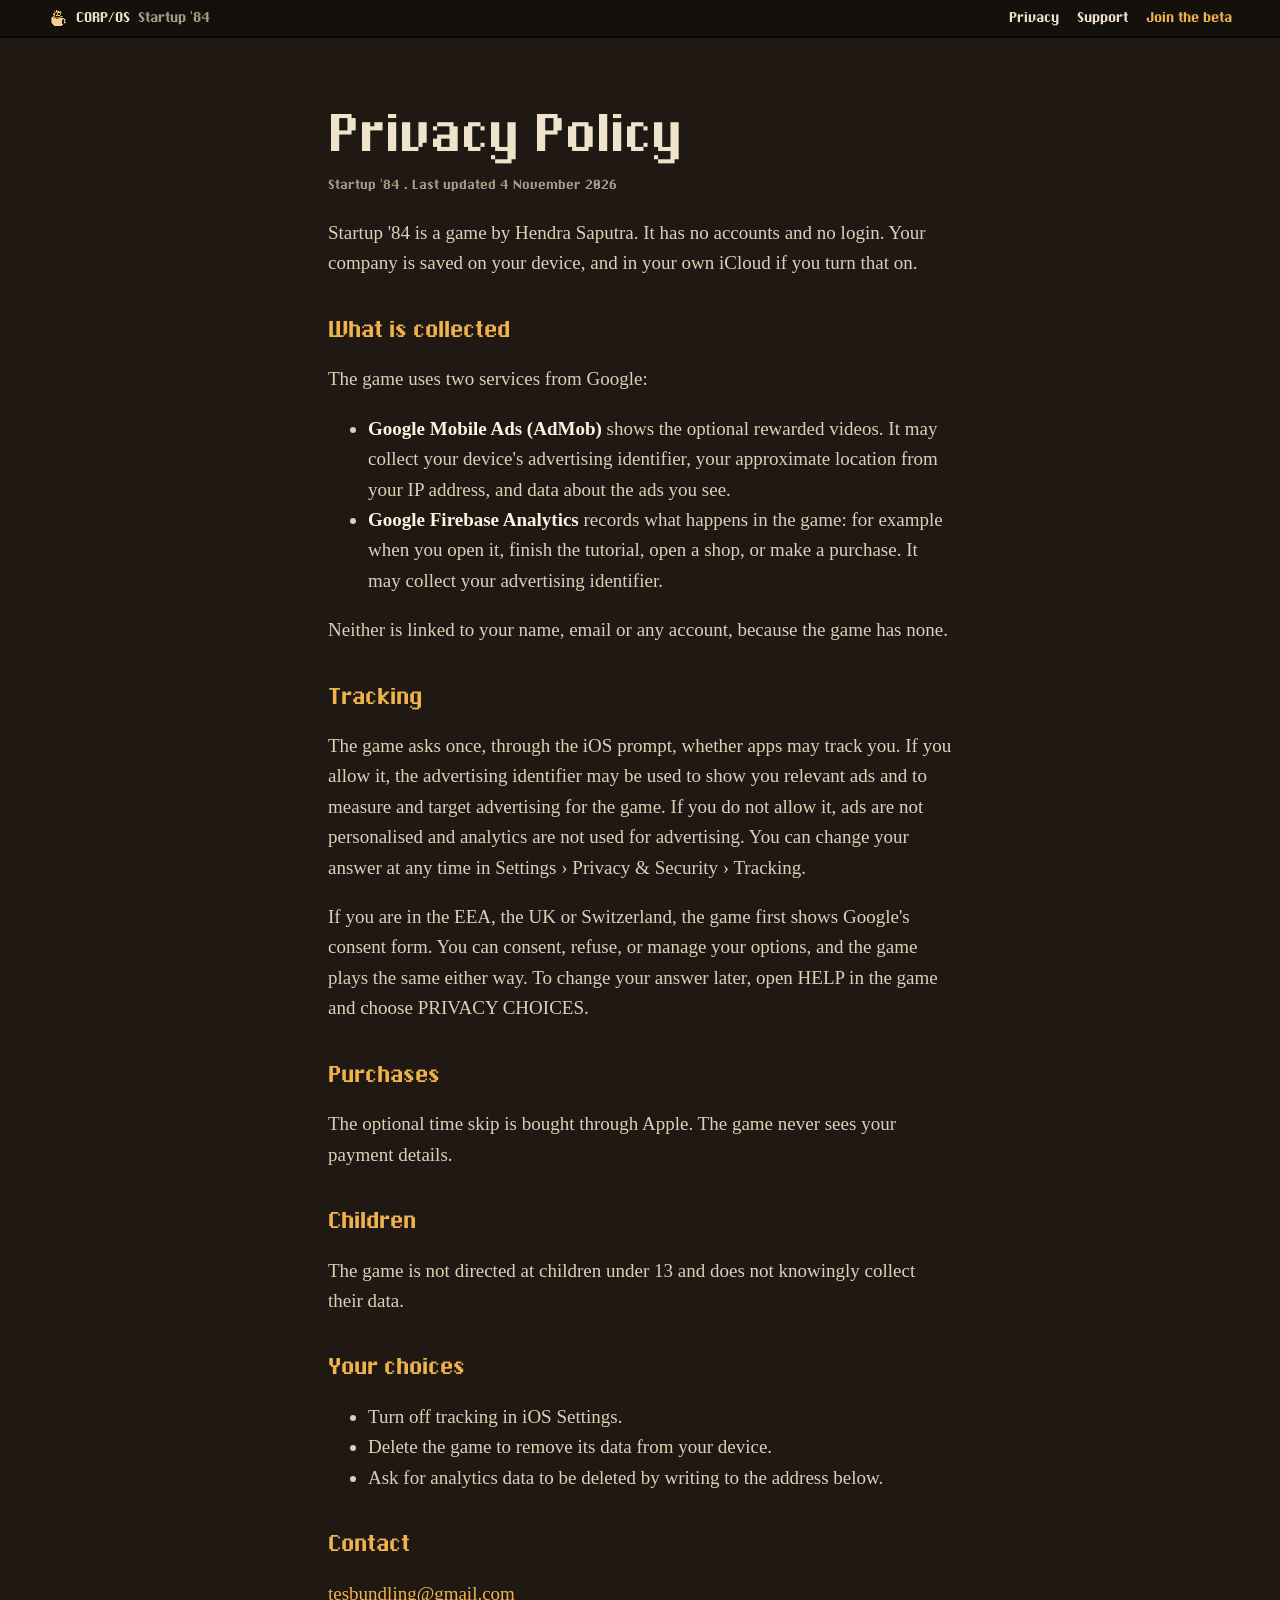
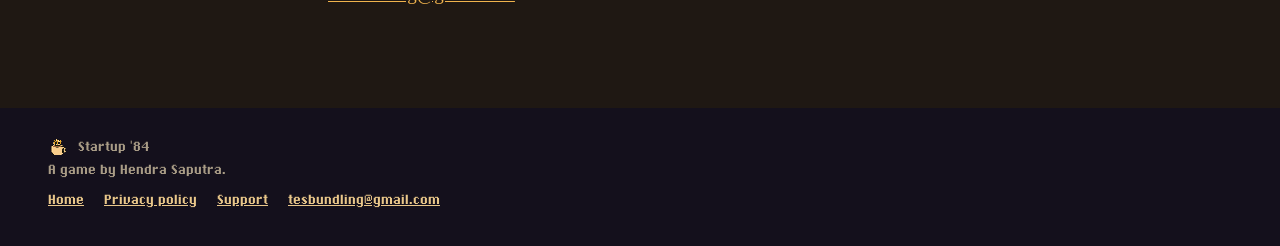
==== commit ae4d4630: "Privacy policy: Google's consent form in the EEA, UK and Switzerland, and PRIVACY CHOICES in HELP" ====
--- a/privacy/index.html
+++ b/privacy/index.html
@@ -12,7 +12,7 @@
 </header>
 <main class="doc">
 <h1>Privacy Policy</h1>
-<p class="meta">Startup '84 · Last updated 2 November 2026</p>
+<p class="meta">Startup '84 · Last updated 4 November 2026</p>
 <p>Startup '84 is a game by Hendra Saputra. It has no accounts and no login. Your company is saved on your device, and in your own iCloud if you turn that on.</p>
 <h2>What is collected</h2>
 <p>The game uses two services from Google:</p>
@@ -23,6 +23,7 @@
 <p>Neither is linked to your name, email or any account, because the game has none.</p>
 <h2>Tracking</h2>
 <p>The game asks once, through the iOS prompt, whether apps may track you. If you allow it, the advertising identifier may be used to show you relevant ads and to measure and target advertising for the game. If you do not allow it, ads are not personalised and analytics are not used for advertising. You can change your answer at any time in Settings › Privacy &amp; Security › Tracking.</p>
+<p>If you are in the EEA, the UK or Switzerland, the game first shows Google's consent form. You can consent, refuse, or manage your options, and the game plays the same either way. To change your answer later, open HELP in the game and choose PRIVACY CHOICES.</p>
 <h2>Purchases</h2>
 <p>The optional time skip is bought through Apple. The game never sees your payment details.</p>
 <h2>Children</h2>
--- a/css/site.css
+++ b/css/site.css
@@ -183,7 +183,7 @@
   box-shadow: 0 0 0 2px #3a3640, 0 30px 50px rgba(20, 14, 10, .55); transform: rotate(4deg); }
 .iphone img { border-radius: 13% / 6%; }
 .screen-names { list-style: none; display: flex; justify-content: center; gap: 22px; padding: 0; margin: 46px 0 0; font: 15px var(--pixel); }
-.screen-names { gap: 10px; }
+.screen-names { gap: 10px; flex-wrap: wrap; }
 .screen-names li { cursor: pointer; color: #cdbb98; background: #1f1813; border: 2px solid #1f1813; padding: 7px 12px 8px; box-shadow: 3px 3px 0 rgba(31, 24, 19, .5); }
 .screen-names li.on { color: #1f1813; background: #f0b34d; }
 @media (max-width: 640px) { .devices { padding-right: 0; } .iphone { width: 30%; bottom: -14%; } }
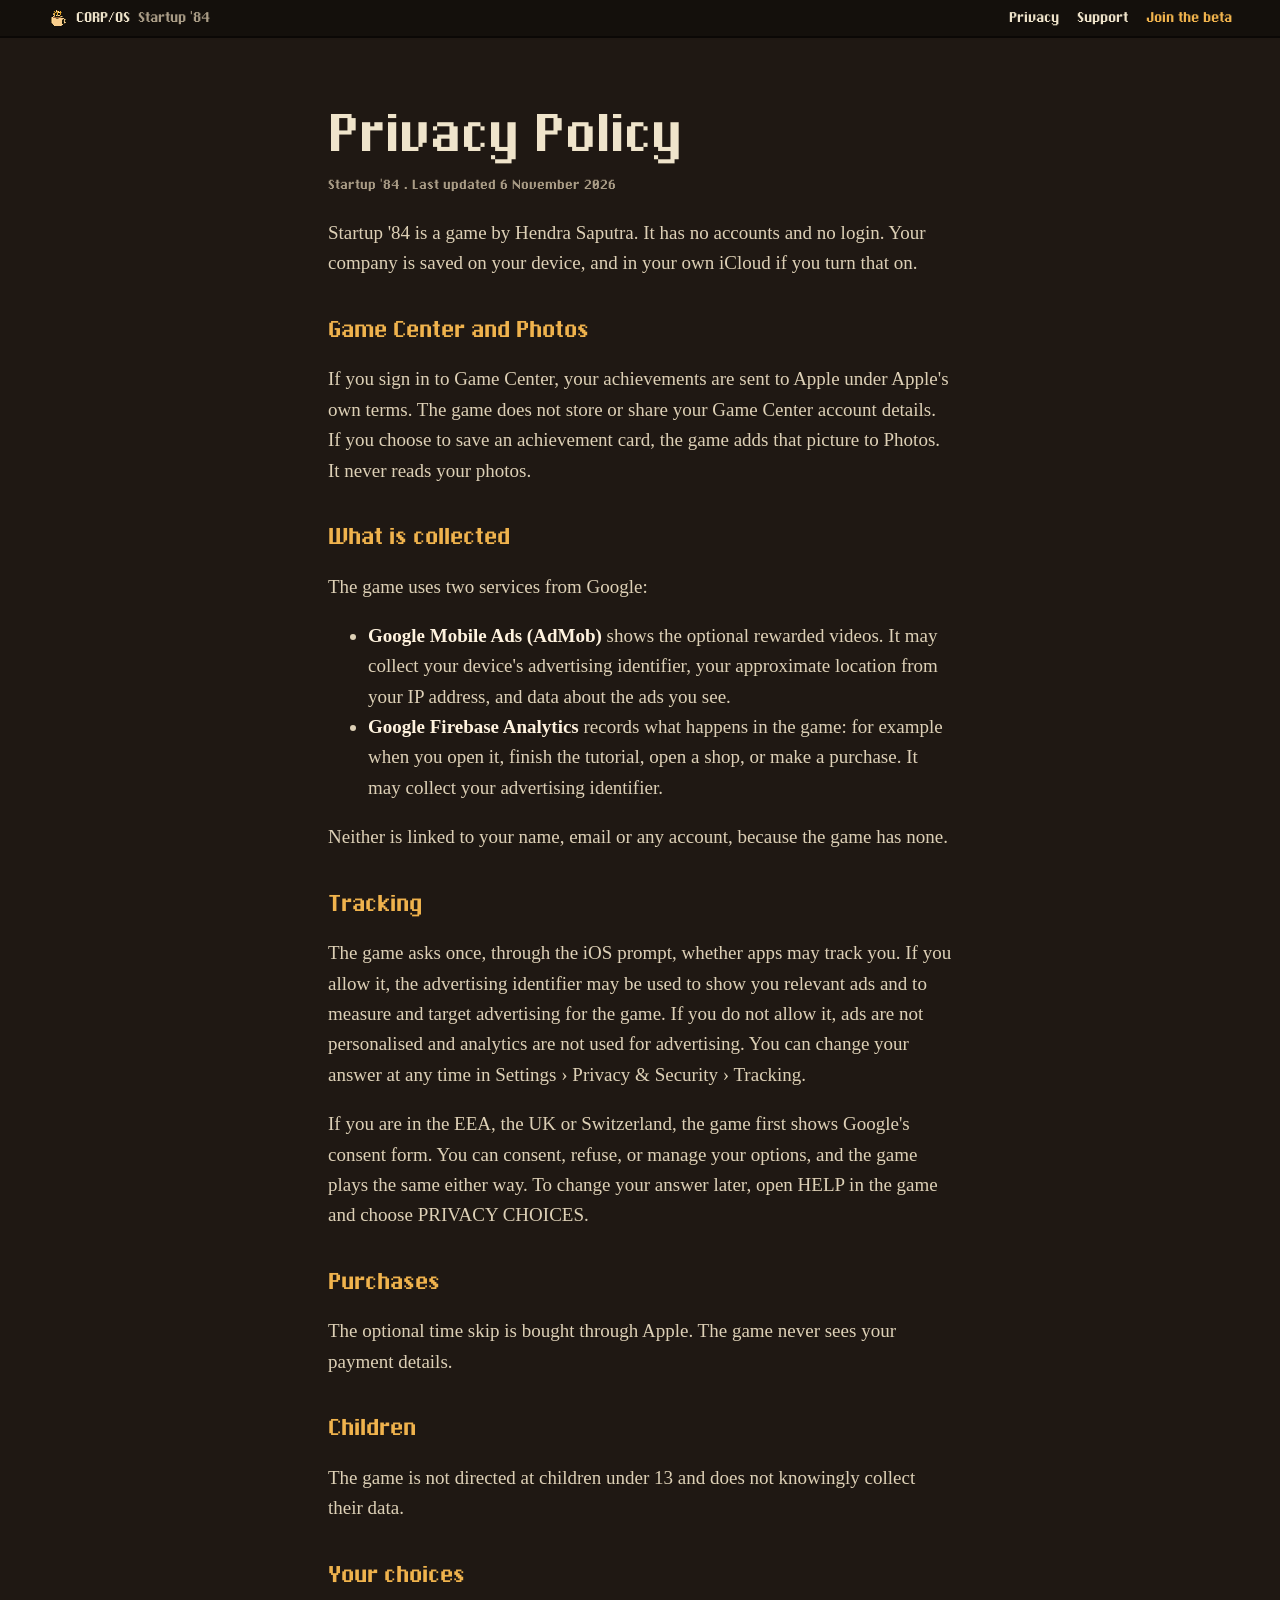
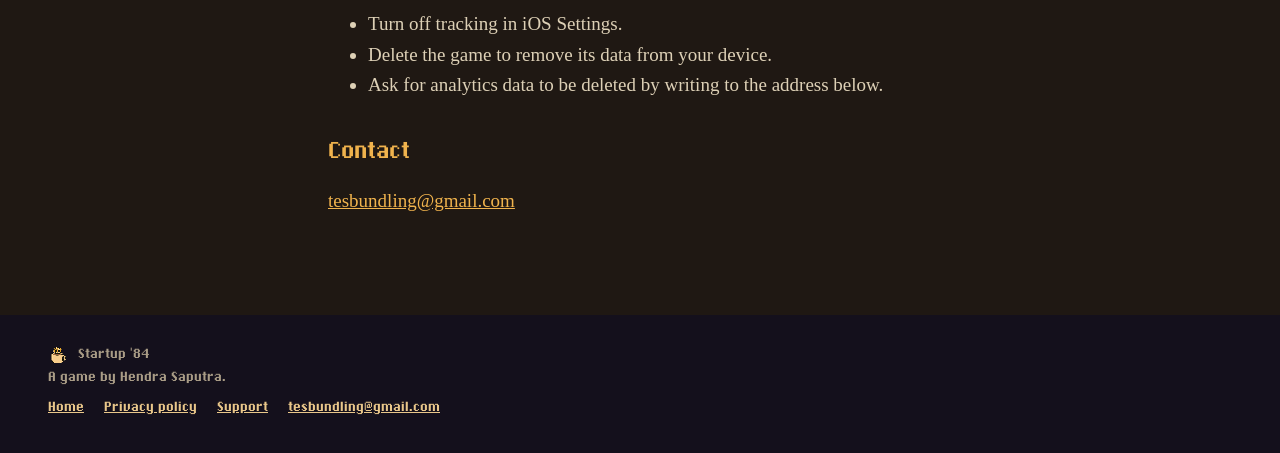
==== commit 4b0ec69c: "Privacy policy: Game Center and Photos" ====
--- a/privacy/index.html
+++ b/privacy/index.html
@@ -12,8 +12,10 @@
 </header>
 <main class="doc">
 <h1>Privacy Policy</h1>
-<p class="meta">Startup '84 · Last updated 4 November 2026</p>
+<p class="meta">Startup '84 · Last updated 6 November 2026</p>
 <p>Startup '84 is a game by Hendra Saputra. It has no accounts and no login. Your company is saved on your device, and in your own iCloud if you turn that on.</p>
+<h2>Game Center and Photos</h2>
+<p>If you sign in to Game Center, your achievements are sent to Apple under Apple's own terms. The game does not store or share your Game Center account details. If you choose to save an achievement card, the game adds that picture to Photos. It never reads your photos.</p>
 <h2>What is collected</h2>
 <p>The game uses two services from Google:</p>
 <ul>
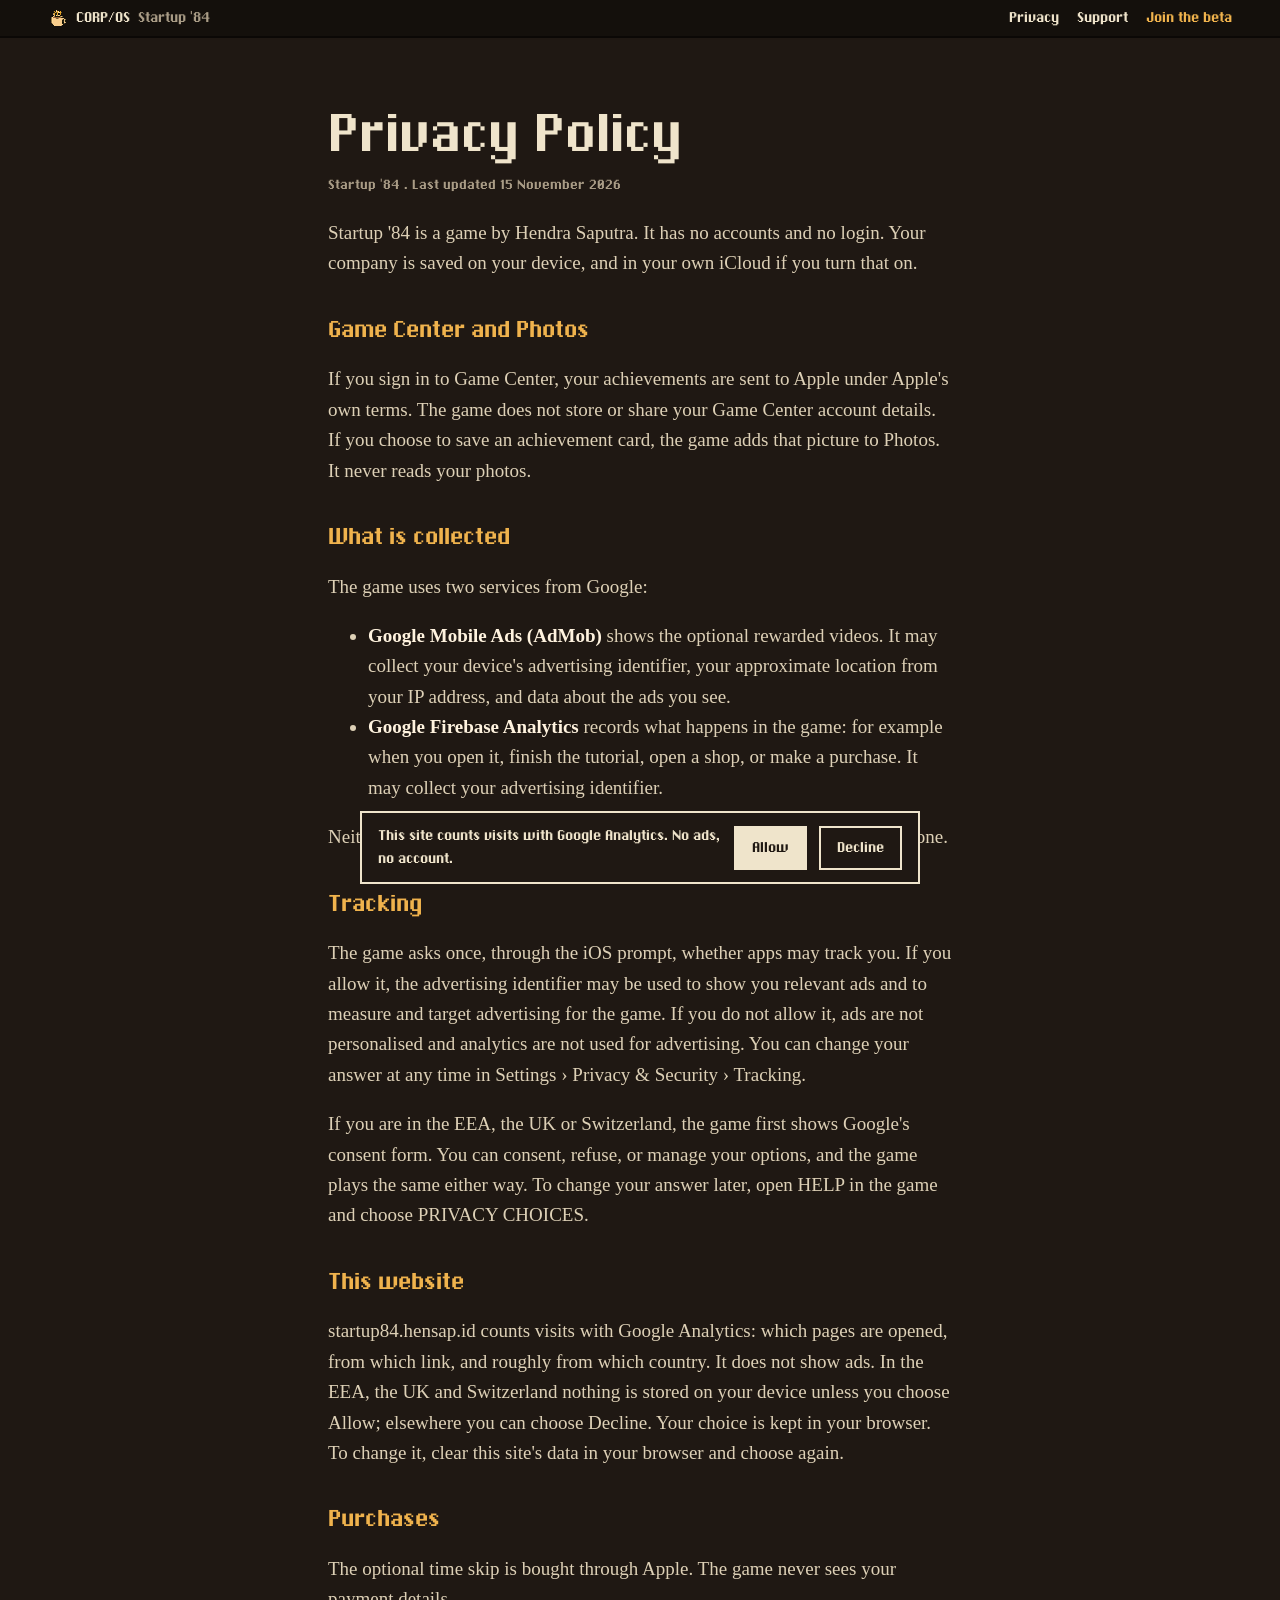
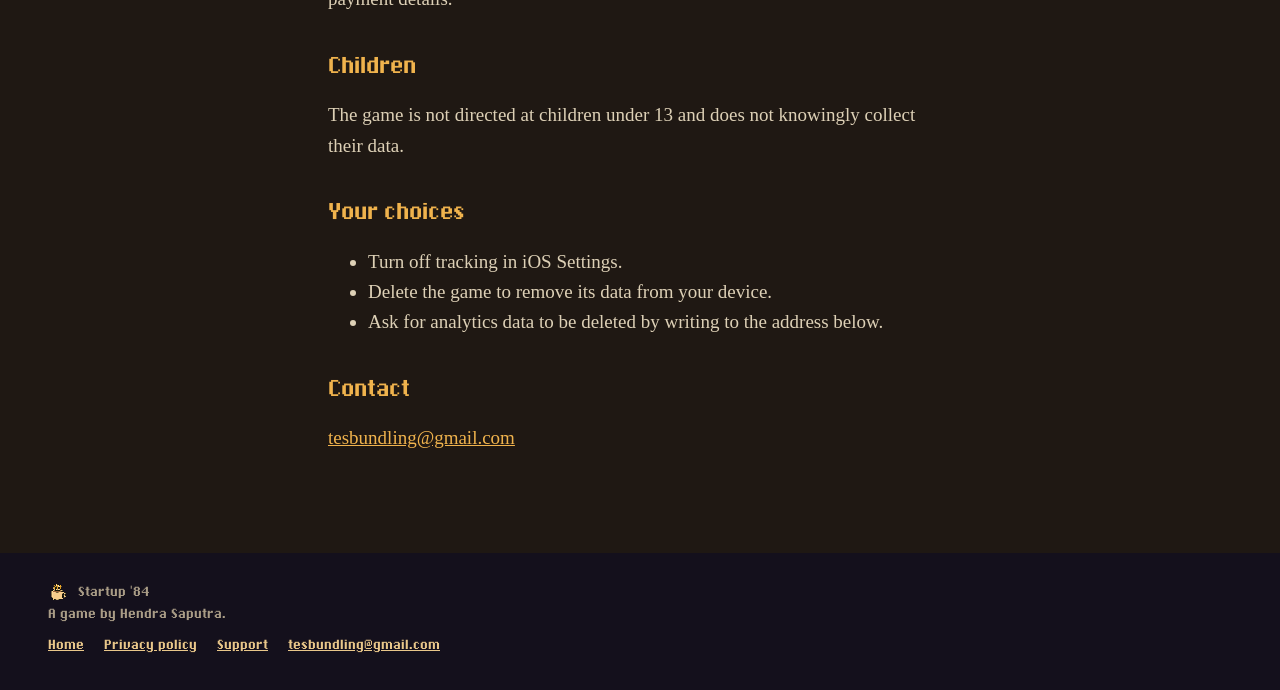
==== commit d717ec21: "Site analytics: GA4 web stream with consent mode (nothing stored in the EEA, UK and Switzerland unti" ====
--- a/privacy/index.html
+++ b/privacy/index.html
@@ -4,7 +4,8 @@
 <meta name="theme-color" content="#16110c">
 <link rel="icon" href="../assets/art/favicon.png">
 <link href="https://fonts.googleapis.com/css2?family=Inter:wght@400;500;600;800&display=swap" rel="stylesheet">
-<link rel="stylesheet" href="../css/site.css?v=4"></head>
+<link rel="stylesheet" href="../css/site.css?v=5"><script src="../js/analytics.js?v=1"></script>
+</head>
 <body class="plain">
 <header class="bar">
   <a class="brand" href="../"><img src="../assets/art/icon_mug_48.png" alt=""> CORP/OS <span>Startup '84</span></a>
@@ -12,7 +13,7 @@
 </header>
 <main class="doc">
 <h1>Privacy Policy</h1>
-<p class="meta">Startup '84 · Last updated 6 November 2026</p>
+<p class="meta">Startup '84 · Last updated 15 November 2026</p>
 <p>Startup '84 is a game by Hendra Saputra. It has no accounts and no login. Your company is saved on your device, and in your own iCloud if you turn that on.</p>
 <h2>Game Center and Photos</h2>
 <p>If you sign in to Game Center, your achievements are sent to Apple under Apple's own terms. The game does not store or share your Game Center account details. If you choose to save an achievement card, the game adds that picture to Photos. It never reads your photos.</p>
@@ -26,6 +27,8 @@
 <h2>Tracking</h2>
 <p>The game asks once, through the iOS prompt, whether apps may track you. If you allow it, the advertising identifier may be used to show you relevant ads and to measure and target advertising for the game. If you do not allow it, ads are not personalised and analytics are not used for advertising. You can change your answer at any time in Settings › Privacy &amp; Security › Tracking.</p>
 <p>If you are in the EEA, the UK or Switzerland, the game first shows Google's consent form. You can consent, refuse, or manage your options, and the game plays the same either way. To change your answer later, open HELP in the game and choose PRIVACY CHOICES.</p>
+<h2>This website</h2>
+<p>startup84.hensap.id counts visits with Google Analytics: which pages are opened, from which link, and roughly from which country. It does not show ads. In the EEA, the UK and Switzerland nothing is stored on your device unless you choose Allow; elsewhere you can choose Decline. Your choice is kept in your browser. To change it, clear this site's data in your browser and choose again.</p>
 <h2>Purchases</h2>
 <p>The optional time skip is bought through Apple. The game never sees your payment details.</p>
 <h2>Children</h2>
--- a/css/site.css
+++ b/css/site.css
@@ -202,3 +202,11 @@
 .play[hidden] { display: none; }
 .monitor-chin { display: flex; align-items: center; justify-content: space-between; height: 64px; padding: 0 8px; font: 15px var(--pixel); color: #6b5d45; }
 .monitor-chin i { width: 14px; height: 14px; border-radius: 50%; background: #7ccf6a; box-shadow: 0 0 8px #7ccf6a; }
+/* Analytics choice (js/analytics.js) */
+.consent { position: fixed; left: 16px; right: 16px; bottom: 16px; z-index: 50; max-width: 560px; margin: 0 auto;
+  display: flex; flex-wrap: wrap; align-items: center; gap: 8px 12px; padding: 12px 16px;
+  background: #1f1813; color: #efe4cb; border: 2px solid #efe4cb; font: 16px/1.4 var(--pixel); }
+.consent p { margin: 0; flex: 1 1 240px; }
+.consent button { font: 16px var(--pixel); min-height: 44px; padding: 0 16px; cursor: pointer;
+  background: #efe4cb; color: #1f1813; border: 2px solid #efe4cb; }
+.consent button[data-v="denied"] { background: transparent; color: #efe4cb; }
